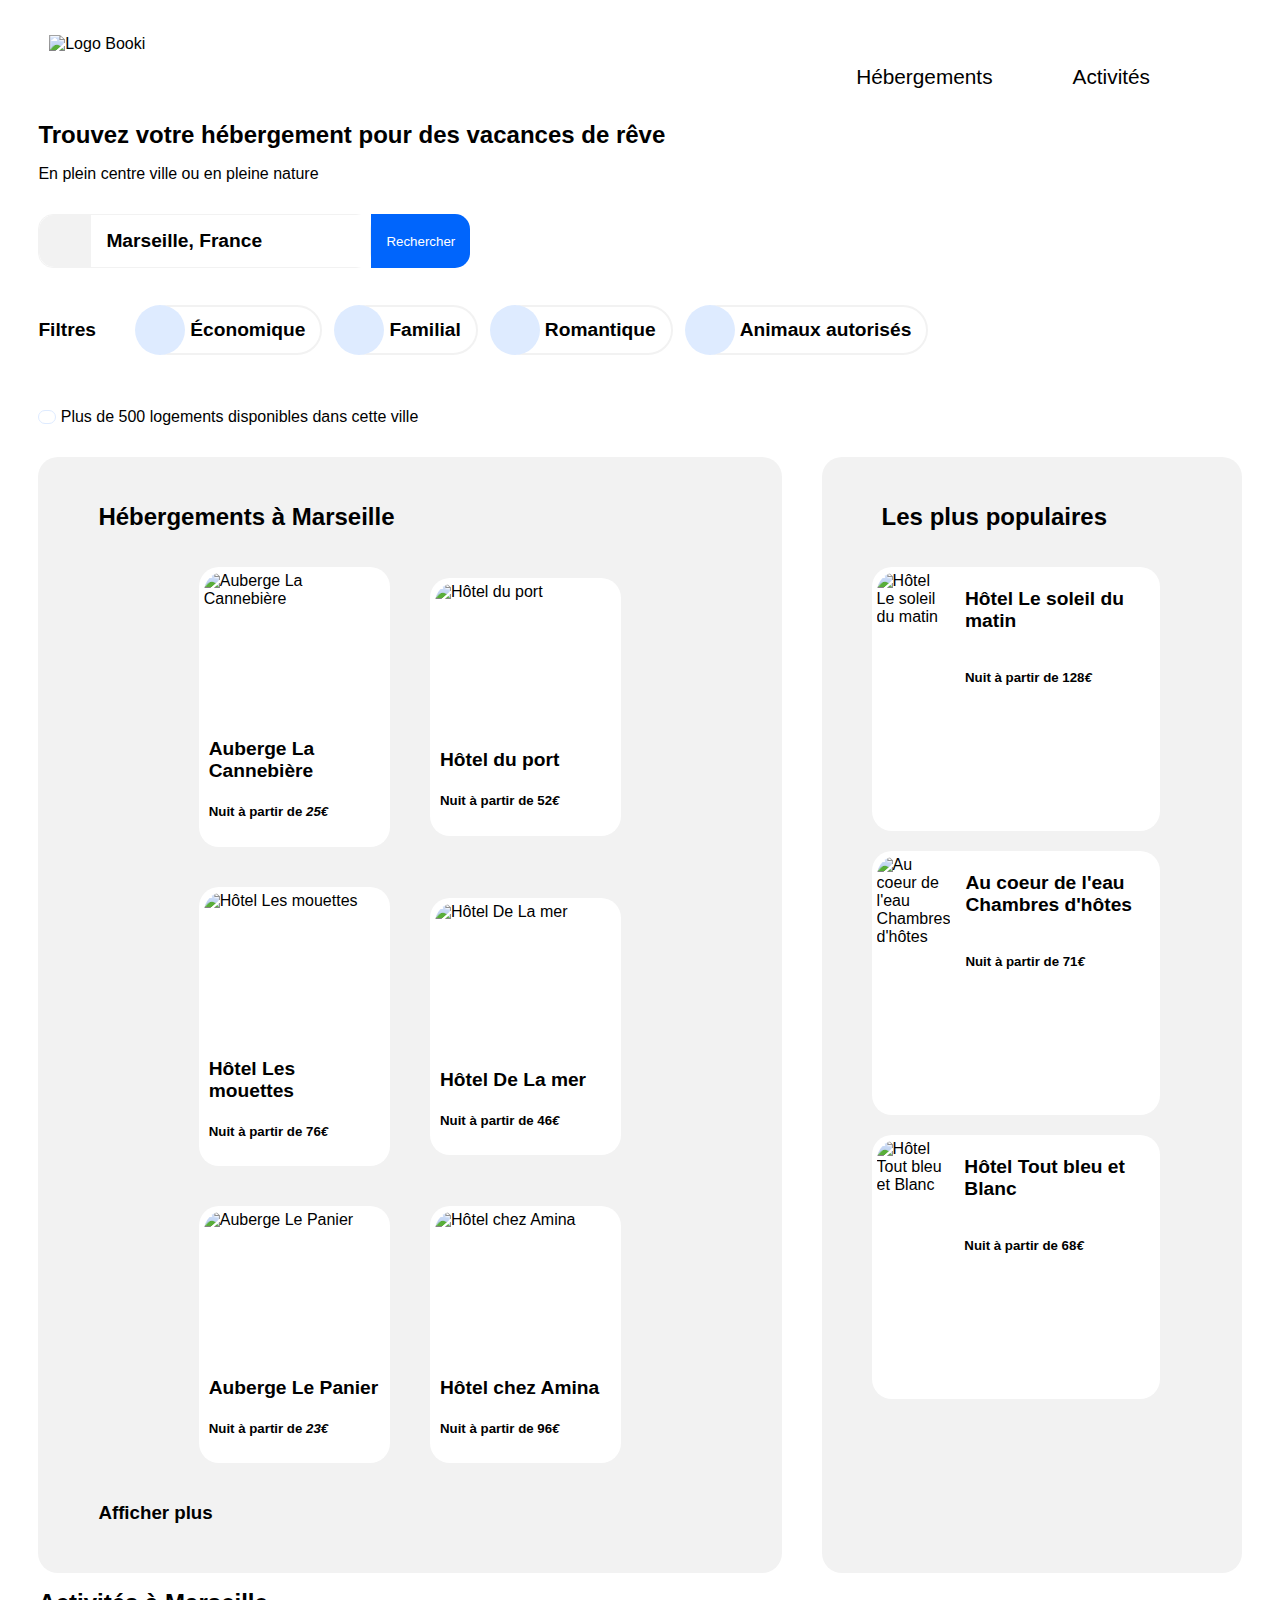
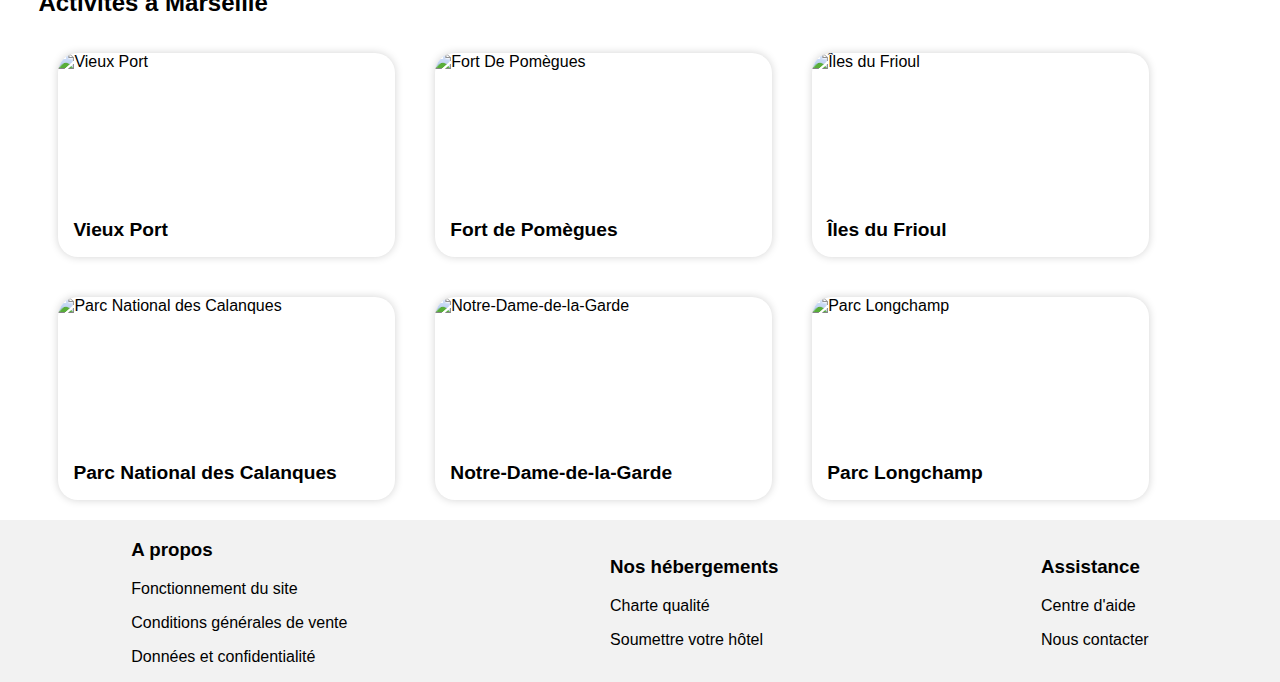
==== index.html @ 7a5cfd9a "Header et Flitres Achevés desktop et mobile" ====
<!DOCTYPE html>
<html lang="fr">
  <head>
    <meta charset="utf-8" />
    <meta name="viewport" content="width=device-width,initial-scale=1" />
    <script
      src="https://kit.fontawesome.com/6e434395f0.js"
      crossorigin="anonymous"
    ></script>
    <link rel="stylesheet" href="normalize.css" />
    <link rel="stylesheet" href="style.css" />
    <link rel="stylesheet" href="phone.css" />
    <title>Booki</title>
  </head>

  <body>
    <!--Entête-->
    <header>
      <!--Logo-->
      <figure class="logo">
        <img class="logo__size" src="img/logo/Booki.png" alt="Logo Booki" />
      </figure>

      <!--Menu-->
      <nav>
        <ul>
          <li><a href="#hebergement">Hébergements</a></li>
          <li><a href="#activity">Activités</a></li>
        </ul>
      </nav>
    </header>

    <!--Main-->
    <main>
      <!--Section de tri-->
      <section>
        <!--Description-->
        <div class="subtitle">
          <h1>Trouvez votre hébergement pour des vacances de rêve</h1>
          <p>En plein centre ville ou en pleine nature</p>
        </div>

        <!--Formulaire de recherche-->
        <form class="search">
          <div class="search__border">
            <i class="fas fa-map-marker-alt point"></i>
            <input
              type="search"
              class="searchinput"
              name="searchinput"
              value="Marseille, France"
            />
          </div>
          <input type="submit" class="searchsend" value="Rechercher" />
          <button type="submit" class="searchsend__littlescreen">
            <i class="fas fa-search searchsend__icon"></i>
          </button>
        </form>

        <!--Filtres-->
        <div class="filtre">
          <h2 class="filtre__h2">Filtres</h2>

          <div class="filtre__withouttitle">
            <div class="filtre__box">
              <a href="#" class="filtre__link">
                <i class="filtre__icon fas fa-money-bill-wave"></i>
                <p>Économique</p>
              </a>
            </div>

            <div class="filtre__box">
              <a href="#" class="filtre__link">
                <i class="filtre__icon fas fa-child"></i>
                <p>Familial</p>
              </a>
            </div>

            <div class="filtre__box">
              <a href="#" class="filtre__link">
                <i class="filtre__icon fas fa-heart"></i>
                <p>Romantique</p>
              </a>
            </div>

            <div class="filtre__box">
              <a href="#" class="filtre__link">
                <i class="filtre__icon fas fa-dog"></i>
                <p>Animaux autorisés</p>
              </a>
            </div>
          </div>
        </div>

        <!--Bulle d'aide-->
        <div class="help">
          <i class="fas fa-info help__icon"></i>
          <p>Plus de 500 logements disponibles dans cette ville</p>
        </div>
      </section>

      <!--Section de logements-->
      <section class="hosting">
        <!--Hebergements-->
        <div id="hebergement" class="hosting__box">
          <h1 class="hosting__text">Hébergements à Marseille</h1>
          <div class="lodging">
            <figure class="lodging__fig">
              <a href="#">
                <img
                  class="lodging__img"
                  src="img/host/4_small/marcus-loke-WQJvWU_HZFo-unsplash.jpg"
                  alt="Auberge La Cannebière"
                />
                <div class="lodging__textbox">
                  <h2>Auberge La Cannebière</h2>
                  <h5>Nuit à partir de <em>25€</em></h5>
                  <i class="fas fa-star"></i><i class="fas fa-star"></i
                  ><i class="fas fa-star"></i><i class="fas fa-star"></i
                  ><i class="fas fa-star"></i>
                </div>
              </a>
            </figure>

            <figure class="lodging__fig">
              <a href="#">
                <img
                  class="lodging__img"
                  src="img/host/4_small/fred-kleber-gTbaxaVLvsg-unsplash.jpg"
                  alt="Hôtel du port"
                />
                <div class="lodging__textbox">
                  <h2>Hôtel du port</h2>
                  <h5>Nuit à partir de 52<em>€</em></h5>
                  <i class="fas fa-star"></i><i class="fas fa-star"></i
                  ><i class="fas fa-star"></i><i class="fas fa-star"></i
                  ><i class="fas fa-star"></i>
                </div>
              </a>
            </figure>

            <figure class="lodging__fig">
              <a href="#">
                <img
                  class="lodging__img"
                  src="img/host/4_small/reisetopia-B8WIgxA_PFU-unsplash.jpg"
                  alt="Hôtel Les mouettes"
                />
                <div class="lodging__textbox">
                  <h2>Hôtel Les mouettes</h2>
                  <h5>Nuit à partir de 76<em>€</em></h5>
                  <i class="fas fa-star"></i><i class="fas fa-star"></i
                  ><i class="fas fa-star"></i><i class="fas fa-star"></i
                  ><i class="fas fa-star icon--grey"></i>
                </div>
              </a>
            </figure>

            <figure class="lodging__fig">
              <a href="#">
                <img
                  class="lodging__img"
                  src="img/host/4_small/annie-spratt-Eg1qcIitAuA-unsplash.jpg"
                  alt="Hôtel De La mer"
                />
                <div class="lodging__textbox">
                  <h2>Hôtel De La mer</h2>
                  <h5>Nuit à partir de 46<em>€</em></h5>
                  <i class="fas fa-star"></i><i class="fas fa-star"></i
                  ><i class="fas fa-star"></i
                  ><i class="fas fa-star icon--grey"></i
                  ><i class="fas fa-star icon--grey"></i>
                </div>
              </a>
            </figure>

            <figure class="lodging__fig">
              <a href="#">
                <img
                  class="lodging__img"
                  src="img/host/4_small/nicate-lee-kT-ZyaiwBe0-unsplash.jpg"
                  alt="Auberge Le Panier"
                />
                <div class="lodging__textbox">
                  <h2>Auberge Le Panier</h2>
                  <h5>Nuit à partir de <em>23€</em></h5>
                  <i class="fas fa-star"></i><i class="fas fa-star"></i
                  ><i class="fas fa-star"></i><i class="fas fa-star"></i
                  ><i class="fas fa-star icon--grey"></i>
                </div>
              </a>
            </figure>

            <figure class="lodging__fig">
              <a href="#">
                <img
                  class="lodging__img"
                  src="img/host/4_small/febrian-zakaria-M6S1WvfW68A-unsplash.jpg"
                  alt="Hôtel chez Amina"
                />
                <div class="lodging__textbox">
                  <h2>Hôtel chez Amina</h2>
                  <h5>Nuit à partir de 96<em>€</em></h5>
                  <i class="fas fa-star"></i><i class="fas fa-star"></i
                  ><i class="fas fa-star"></i><i class="fas fa-star"></i
                  ><i class="fas fa-star"></i>
                </div>
              </a>
            </figure>
          </div>
          <h3><a class="hosting__text" href="#">Afficher plus</a></h3>
        </div>

        <!--Populaires-->
        <aside class="popular">
          <div class="popular__title">
            <h1 class="popular__text">Les plus populaires</h1>
            <i class="fas fa-chart-line"></i>
          </div>

          <div class="popular__box">
            <a href="#">
              <img
                class="popular__box__img"
                src="img/host/4_small/emile-guillemot-Bj_rcSC5XfE-unsplash.jpg"
                alt="Hôtel Le soleil du matin"
              />
              <div class="popular__box__text">
                <h2>Hôtel Le soleil du matin</h2>
                <h5>Nuit à partir de 128<em>€</em></h5>
                <div class="popular__box__stars">
                  <i class="fas fa-star"></i><i class="fas fa-star"></i
                  ><i class="fas fa-star"></i><i class="fas fa-star"></i
                  ><i class="fas fa-star"></i>
                </div>
              </div>
            </a>
          </div>

          <div class="popular__box">
            <a href="#">
              <img
                class="popular__box__img"
                src="img/host/4_small/aw-creative-VGs8z60yT2c-unsplash.jpg"
                alt="Au coeur de l'eau Chambres d'hôtes"
              />
              <div class="popular__box__text">
                <h2>Au coeur de l'eau Chambres d'hôtes</h2>
                <h5>Nuit à partir de 71<em>€</em></h5>
                <div class="popular__box__stars">
                  <i class="fas fa-star"></i><i class="fas fa-star"></i
                  ><i class="fas fa-star"></i><i class="fas fa-star"></i
                  ><i class="fas fa-star icon--grey"></i>
                </div>
              </div>
            </a>
          </div>

          <div class="popular__box">
            <a href="#">
              <img
                class="popular__box__img"
                src="img/host/4_small/febrian-zakaria-sjvU0THccQA-unsplash.jpg"
                alt="Hôtel Tout bleu et Blanc"
              />
              <div class="popular__box__text">
                <h2>Hôtel Tout bleu et Blanc</h2>
                <h5>Nuit à partir de 68<em>€</em></h5>
                <div class="popular__box__stars">
                  <i class="fas fa-star"></i><i class="fas fa-star"></i
                  ><i class="fas fa-star"></i><i class="fas fa-star"></i
                  ><i class="fas fa-star icon--grey"></i>
                </div>
              </div>
            </a>
          </div>
        </aside>
      </section>

      <!--Section Activités-->
      <section id="activity" class="activity">
        <h1>Activités à Marseille</h1>

        <div class="activity__storage">
          <figure class="activity__box activity__box--fat">
            <a href="#">
              <img
                class="activity__img"
                src="img/activities/4_small/reno-laithienne-QUgJhdY5Fyk-unsplash.jpg"
                alt="Vieux Port"
              />
              <h2 class="activity__text">Vieux Port</h2>
            </a>
          </figure>

          <figure class="activity__box">
            <a href="#">
              <img
                class="activity__img"
                src="img/activities/4_small/paul-hermann-QFTrLdQIRhI-unsplash.jpg"
                alt="Fort De Pomègues"
              />
              <h2 class="activity__text">Fort de Pomègues</h2>
            </a>
          </figure>

          <figure class="activity__box">
            <a href="#">
              <img
                class="activity__img"
                src="img/activities/4_small/kevin-hikari-rV_Qd1l-VXg-unsplash.jpg"
                alt="Îles du Frioul"
              />
              <h2 class="activity__text">Îles du Frioul</h2>
            </a>
          </figure>

          <figure class="activity__box activity__box--fat">
            <a href="#">
              <img
                class="activity__img"
                src="img/activities/4_small/kilyan-sockalingum-NR8-cBCN3aI-unsplash.jpg"
                alt="Parc National des Calanques"
              />
              <h2 class="activity__text">Parc National des Calanques</h2>
            </a>
          </figure>

          <figure class="activity__box">
            <a href="#">
              <img
                class="activity__img"
                src="img/activities/4_small/florian-wehde-xW9e8gdotxI-unsplash.jpg"
                alt="Notre-Dame-de-la-Garde"
              />
              <h2 class="activity__text">Notre-Dame-de-la-Garde</h2>
            </a>
          </figure>

          <figure class="activity__box">
            <a href="#">
              <img
                class="activity__img"
                src="img/activities/4_small/lena-paulin-wH2-EJoDcV0-unsplash.jpg"
                alt="Parc Longchamp"
              />
              <h2 class="activity__text">Parc Longchamp</h2>
            </a>
          </figure>
        </div>
      </section>
    </main>

    <!--Pied de page-->
    <footer>
      <!--A propos-->
      <div>
        <h3>A propos</h3>
        <p><a href="#">Fonctionnement du site</a></p>
        <p><a href="#">Conditions générales de vente</a></p>
        <p><a href="#">Données et confidentialité</a></p>
      </div>

      <!--Nos hébergements-->
      <div>
        <h3>Nos hébergements</h3>
        <p><a href="#">Charte qualité</a></p>
        <p><a href="#">Soumettre votre hôtel</a></p>
      </div>

      <!--Assistance-->
      <div>
        <h3>Assistance</h3>
        <p><a href="#">Centre d'aide</a></p>
        <p><a href="#">Nous contacter</a></p>
      </div>
    </footer>
  </body>
</html>
---- style.css ----
*,
*::before,
*::after {
  box-sizing: inherit;
}
:root {
  box-sizing: border-box;
}

/*Police*/
@import url("https://fonts.googleapis.com/css2?family=Raleway:ital,wght@0,100;0,200;0,300;0,400;0,500;0,600;0,700;0,800;0,900;1,100;1,200;1,300;1,400;1,500;1,600;1,700;1,800;1,900&display=swap");

/* Main */
body {
  background: white;
  font-family: "Raleway", sans-serif;
  color: black;
  width: auto;
  margin: auto;
}

h1 {
  font-size: 1.5em;
  font-weight: bold;
}

h2 {
  font-size: 1.2em;
  font-weight: bold;
}

/*Entête*/
header {
  display: flex;
  justify-content: space-between;
  align-items: flex-start;
  margin-right: 50px;
  padding-top: 19px;
}

.logo {
  display: flex;
  align-content: center;
  width: 150px;
  margin-left: 4%;
}

/*Nav*/
nav {
  padding-top: 30px;
}
nav ul {
  list-style-type: none;
  display: flex;
  align-content: center;
}

nav li {
  margin-right: 80px;
}

nav a {
  font-size: 1.3em;
  padding-top: 61px;
  text-decoration: none;
  color: black;
}

nav a:hover {
  color: #0065fc;
  border-top: 3px solid #0065fc;
}

/*Sections*/
section {
  display: flex;
  flex-direction: column;
  margin: auto 3% auto 3%;
}

/*search form*/
.search,
.filtre,
.help {
  margin-top: 15px;
  margin-bottom: 15px;
}

.search {
  display: flex;
  flex-direction: row;
  align-items: stretch;
}

.search__border {
  display: flex;
  border: #f2f2f2 1px solid;
  border-radius: 15px;
}

.searchinput,
.searchsend {
  display: flex;
  padding-top: 15px;
  padding-bottom: 15px;
  justify-content: center;
}

.point {
  width: 52px;
  height: 52px;
  background-color: #f2f2f2;
  border-top-left-radius: 15px;
  border-bottom-left-radius: 15px;
  display: flex;
  align-items: center;
  justify-content: center;
}

.searchinput {
  border: none;
  font-weight: bold;
  font-size: 1.2em;
  padding-inline-start: 15px;
}

.searchsend {
  padding: 0 15px;
  border: none;
  border-top-right-radius: 15px;
  border-bottom-right-radius: 15px;
  background-color: #0065fc;
  color: white;
  font-weight: 500;
}

.searchsend__littlescreen, .searchsend__icon {
  display: none;
}

/*Filtres*/
.filtre {
  max-width: 900px;
  display: flex;
  flex-wrap: wrap;
  justify-content: space-between;
  align-items: center;
}

.filtre__h2 {
  margin-right: 10px;
}

.filtre__box:hover {
  border-color: silver;
  color: #0065fc;
}

.filtre__box a {
  color: inherit;
}

.filtre__box {
  display: flex;
  height: 50px;
  border: #f2f2f2 2px solid;
  border-radius: 60px;
  margin: 7px 10px;
}

.filtre__withouttitle {
  display: flex;
  flex-wrap: wrap;
}

.filtre__link {
  display: flex;
  align-items: center;
  margin-right: 15px;

  text-decoration: none;
  color: black;
  font-size: 1.2em;
  font-weight: bold;
}

.filtre__box i {
  display: flex;
  align-items: center;
  justify-content: center;
  color: #0065fc;
  border-radius: 60px;
  background-color: #deebff;
  width: 50px;
  height: 50px;
  margin: -10px;
}

.filtre__box p {
  display: flex;
  padding-left: 15px;
}

/*Bulle d'aide*/
.help {
  display: flex;
  flex-wrap: nowrap;
  align-items: center;
}

.help__icon {
  margin-right: 5px;
  padding: 0.6em 0.8em;
  text-align: center;

  color: #0065fc;
  border: 1px #deebff solid;
  border-radius: 60px;
  font-size: 0.6em;
}

/*Hosting*/
.hosting {
  display: flex;
  flex-direction: row;
  flex-wrap: wrap-reverse;
  align-items: stretch;
  justify-content: space-between;
  gap: 40px;
}

.hosting__box {
  border-radius: 20px;
  background-color: #f2f2f2;
  padding: 30px;
  width: 420px;
  min-width: 420px;

  display: flex;
  flex-direction: column;
  flex-wrap: nowrap;
  flex-grow: 1;
}

.hosting__text,
.popular__text {
  padding-left: 30px;
}

.popular {
  border-radius: 20px;
  background-color: #f2f2f2;
  padding: 30px;
  width: 420px;
}

.popular__title {
  display: flex;
  justify-content: space-between;
  align-items: center;
  flex-wrap: nowrap;
  flex-direction: row;
}

.lodging {
  display: flex;
  flex-direction: row;
  flex-wrap: wrap;
  align-items: center;
  justify-content: center;
}

.hosting a,
.activity a {
  text-decoration: none;
  color: black;
  width: 100%;
}

.hosting i {
  color: #0065fc;
}

.hosting .icon--grey {
  color: #deebff;
}

.popular__title i {
  font-size: 1.2em;
  color: black;
}

.hosting img,
.activity img {
  width: 100%;
  height: 150px;
  border-top-left-radius: 20px;
  border-top-right-radius: 20px;
}

/*Box*/

.lodging__fig,
.activity__box,
.popular__box {
  display: flex;
  width: 28%;
  margin: 20px;
  padding: 5px;
  background-color: white;
  justify-content: flex-start;
  align-content: center;
  border-radius: 20px;
}

.popular__box {
  width: 80%;
  height: 25%;
}

.popular__box a {
  display: flex;
}

.popular__box img {
  display: flex;
  object-fit: cover;
  width: 30%;
  height: 100%;
  margin-right: 0px;

  border-top-left-radius: 20px;
  border-bottom-left-radius: 20px;
  border-top-right-radius: 0px;
}

.popular__box__text {
  display: flex;
  flex-direction: column;
  margin-left: 15px;
}

.popular__box__stars {
  display: flex;
  flex-direction: row;
}

.lodging__img,
.activity__img {
  display: flex;
  object-fit: cover;
  width: 100%;
}

.lodging__textbox {
  padding-left: 5px;
}

/*Activités*/

.activity__storage {
  display: flex;
  flex-wrap: wrap;
}

.activity__box {
  box-shadow: 0px 0px 8px 0px #d3d3d3;
  padding: 0;
}

.activity__box--fat {
  height: 100%;
}

.activity__text {
  margin-left: 15px;
}

/*Footer*/
footer {
  display: flex;
  background-color: #f2f2f2;
  align-content: space-around;
  align-items: center;
  justify-content: space-around;
  flex-wrap: wrap;
  flex-direction: row;
}

footer a {
  text-decoration: none;
  color: black;
}
---- phone.css ----
/*Petits écrans*/
@media all and (max-width: 768px) {
  /*Global*/
  main {
    margin: 5%;
  }

  section {
    margin: 0;
  }

  /*Changement header*/
  header {
    flex-direction: column;
    width: 100%;
  }

  .logo {
    width: 100%;
    justify-content: center;
  }

  .logo__size {
    width: 80px;
  }

  /*Changement Nav*/
  nav ul {
    width: 100%;
    display: flex;
    justify-content: center;
  }

  nav {
    padding-top: 0px;
    padding-bottom: 5px;
    width: 100%;

    border-bottom: 3px solid silver;
  }

  nav a {
    padding-bottom: 13px;
  }

  nav a:hover {
    color: #0065fc;
    border-bottom: 3px solid #0065fc;
    border-top: none;
  }

  /*Search*/
  .searchsend {
    display: none;
  }

  .searchsend__littlescreen,
  .searchsend__icon {
    display: flex;
  }

  .searchsend__littlescreen {
    width: 50px;
    height: 50px;
    border: none;
    border-radius: 15px;
    background-color: #0065fc;
    color: white;

    display: flex;
    align-items: center;
    justify-content: center;
  }

  .searchsend__icon {
    width: 20px;
    height: 20px;
    display: flex;
    justify-content: center;
    align-items: center;
  }

  /*Filtres*/
  .filtre {
    flex-direction: column;
    align-items: flex-start;
  }

  .filtre__withouttitle {
      display: flex;
      flex-wrap: wrap;
  }
}
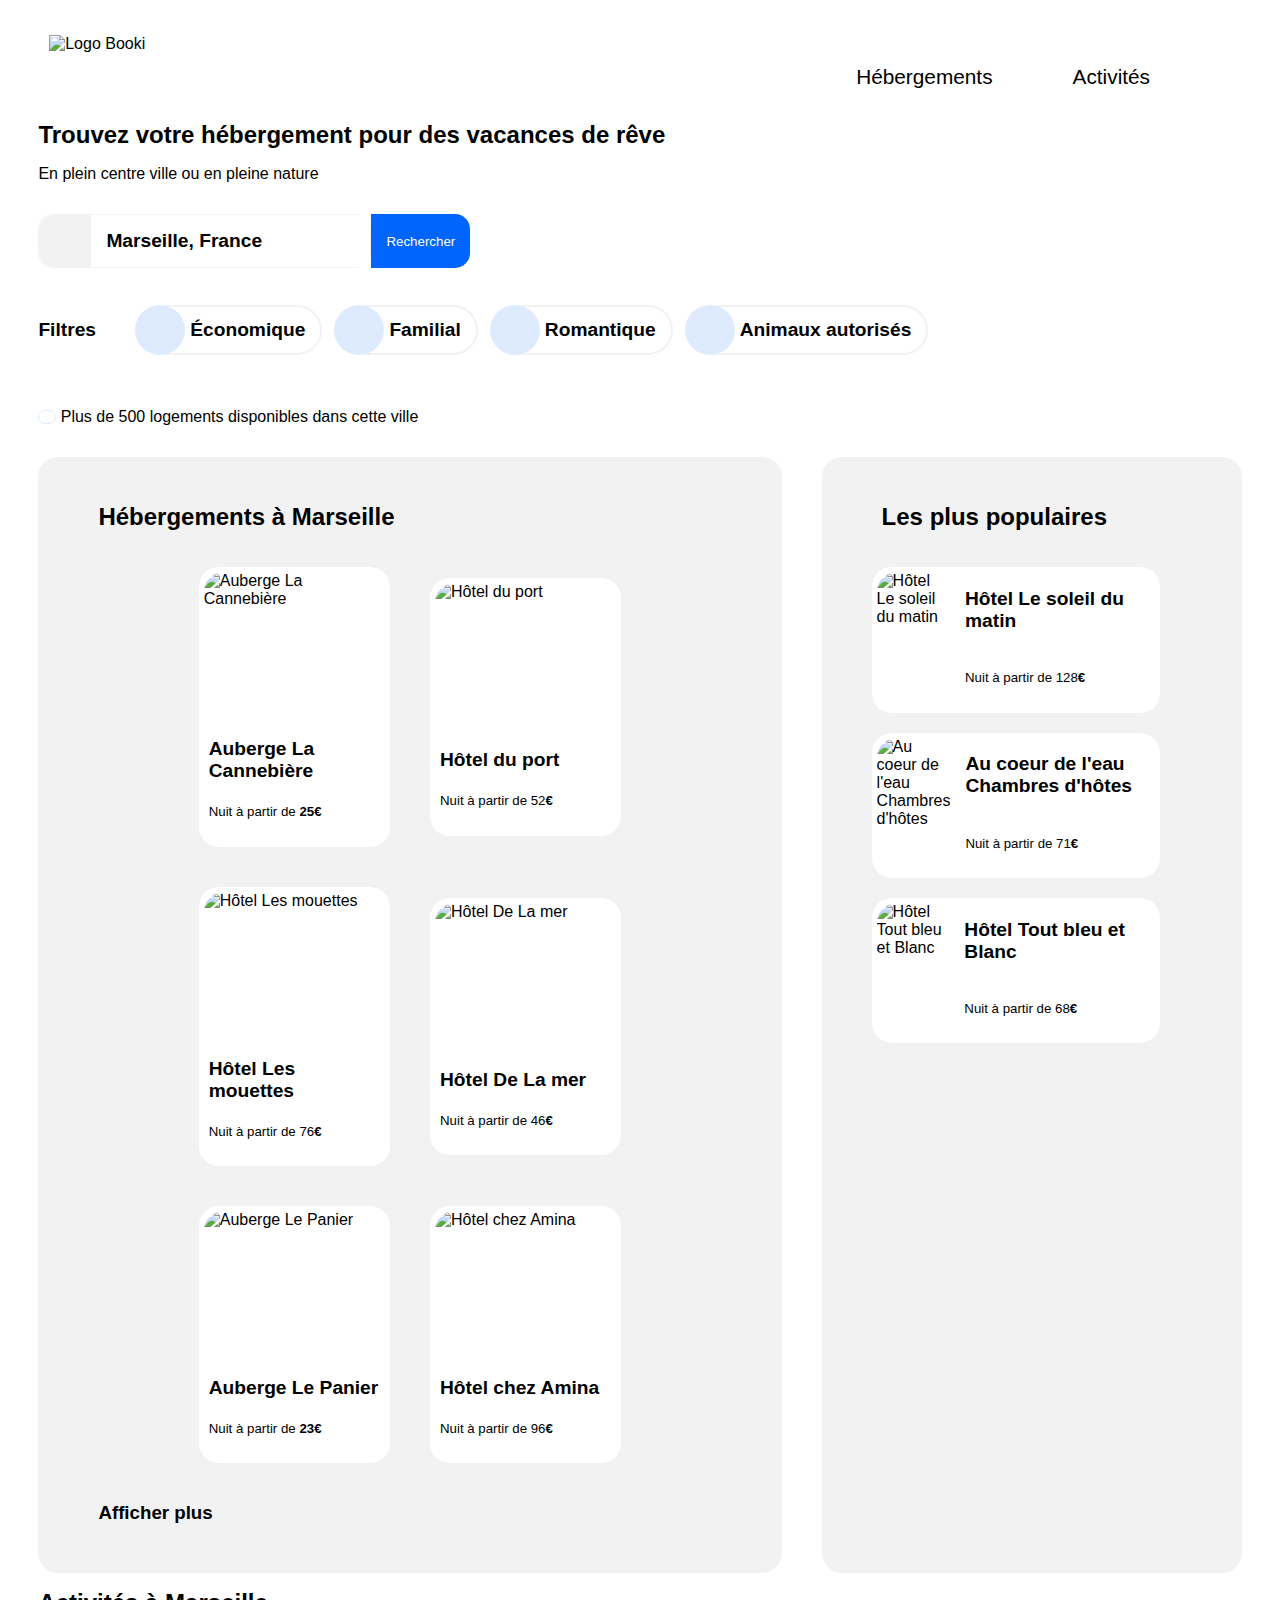
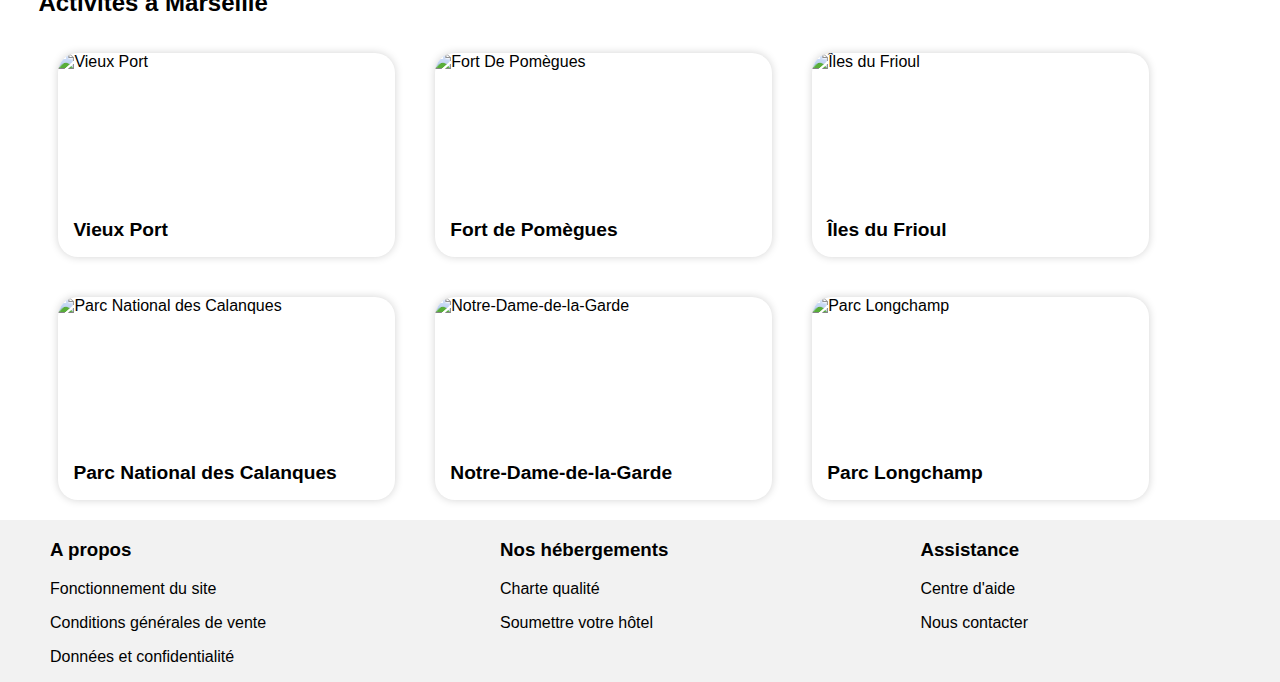
==== commit 80b9f5ee: "Cloture version mobile + nouveau footer" ====
--- a/index.html
+++ b/index.html
@@ -24,8 +24,10 @@
       <!--Menu-->
       <nav>
         <ul>
-          <li><a href="#hebergement">Hébergements</a></li>
-          <li><a href="#activity">Activités</a></li>
+          <li>
+            <a class="nav__hebergement" href="#hebergement">Hébergements</a>
+          </li>
+          <li><a class="nav__activity" href="#activity">Activités</a></li>
         </ul>
       </nav>
     </header>
@@ -33,7 +35,7 @@
     <!--Main-->
     <main>
       <!--Section de tri-->
-      <section>
+      <section class="tri">
         <!--Description-->
         <div class="subtitle">
           <h1>Trouvez votre hébergement pour des vacances de rêve</h1>
@@ -218,61 +220,63 @@
             <i class="fas fa-chart-line"></i>
           </div>
 
-          <div class="popular__box">
-            <a href="#">
-              <img
-                class="popular__box__img"
-                src="img/host/4_small/emile-guillemot-Bj_rcSC5XfE-unsplash.jpg"
-                alt="Hôtel Le soleil du matin"
-              />
-              <div class="popular__box__text">
-                <h2>Hôtel Le soleil du matin</h2>
-                <h5>Nuit à partir de 128<em>€</em></h5>
-                <div class="popular__box__stars">
-                  <i class="fas fa-star"></i><i class="fas fa-star"></i
-                  ><i class="fas fa-star"></i><i class="fas fa-star"></i
-                  ><i class="fas fa-star"></i>
-                </div>
-              </div>
-            </a>
-          </div>
-
-          <div class="popular__box">
-            <a href="#">
-              <img
-                class="popular__box__img"
-                src="img/host/4_small/aw-creative-VGs8z60yT2c-unsplash.jpg"
-                alt="Au coeur de l'eau Chambres d'hôtes"
-              />
-              <div class="popular__box__text">
-                <h2>Au coeur de l'eau Chambres d'hôtes</h2>
-                <h5>Nuit à partir de 71<em>€</em></h5>
-                <div class="popular__box__stars">
-                  <i class="fas fa-star"></i><i class="fas fa-star"></i
-                  ><i class="fas fa-star"></i><i class="fas fa-star"></i
-                  ><i class="fas fa-star icon--grey"></i>
-                </div>
-              </div>
-            </a>
-          </div>
-
-          <div class="popular__box">
-            <a href="#">
-              <img
-                class="popular__box__img"
-                src="img/host/4_small/febrian-zakaria-sjvU0THccQA-unsplash.jpg"
-                alt="Hôtel Tout bleu et Blanc"
-              />
-              <div class="popular__box__text">
-                <h2>Hôtel Tout bleu et Blanc</h2>
-                <h5>Nuit à partir de 68<em>€</em></h5>
-                <div class="popular__box__stars">
-                  <i class="fas fa-star"></i><i class="fas fa-star"></i
-                  ><i class="fas fa-star"></i><i class="fas fa-star"></i
-                  ><i class="fas fa-star icon--grey"></i>
-                </div>
-              </div>
-            </a>
+          <div class="popular__storage">
+            <div class="popular__box">
+              <a href="#">
+                <img
+                  class="popular__box__img"
+                  src="img/host/4_small/emile-guillemot-Bj_rcSC5XfE-unsplash.jpg"
+                  alt="Hôtel Le soleil du matin"
+                />
+                <div class="popular__box__text">
+                  <h2>Hôtel Le soleil du matin</h2>
+                  <h5>Nuit à partir de 128<em>€</em></h5>
+                  <div class="popular__box__stars">
+                    <i class="fas fa-star"></i><i class="fas fa-star"></i
+                    ><i class="fas fa-star"></i><i class="fas fa-star"></i
+                    ><i class="fas fa-star"></i>
+                  </div>
+                </div>
+              </a>
+            </div>
+
+            <div class="popular__box">
+              <a href="#">
+                <img
+                  class="popular__box__img"
+                  src="img/host/4_small/aw-creative-VGs8z60yT2c-unsplash.jpg"
+                  alt="Au coeur de l'eau Chambres d'hôtes"
+                />
+                <div class="popular__box__text">
+                  <h2>Au coeur de l'eau Chambres d'hôtes</h2>
+                  <h5>Nuit à partir de 71<em>€</em></h5>
+                  <div class="popular__box__stars">
+                    <i class="fas fa-star"></i><i class="fas fa-star"></i
+                    ><i class="fas fa-star"></i><i class="fas fa-star"></i
+                    ><i class="fas fa-star icon--grey"></i>
+                  </div>
+                </div>
+              </a>
+            </div>
+
+            <div class="popular__box">
+              <a href="#">
+                <img
+                  class="popular__box__img"
+                  src="img/host/4_small/febrian-zakaria-sjvU0THccQA-unsplash.jpg"
+                  alt="Hôtel Tout bleu et Blanc"
+                />
+                <div class="popular__box__text">
+                  <h2>Hôtel Tout bleu et Blanc</h2>
+                  <h5>Nuit à partir de 68<em>€</em></h5>
+                  <div class="popular__box__stars">
+                    <i class="fas fa-star"></i><i class="fas fa-star"></i
+                    ><i class="fas fa-star"></i><i class="fas fa-star"></i
+                    ><i class="fas fa-star icon--grey"></i>
+                  </div>
+                </div>
+              </a>
+            </div>
           </div>
         </aside>
       </section>
@@ -354,7 +358,7 @@
     <!--Pied de page-->
     <footer>
       <!--A propos-->
-      <div>
+      <div class="footer__box">
         <h3>A propos</h3>
         <p><a href="#">Fonctionnement du site</a></p>
         <p><a href="#">Conditions générales de vente</a></p>
@@ -362,14 +366,14 @@
       </div>
 
       <!--Nos hébergements-->
-      <div>
+      <div class="footer__box">
         <h3>Nos hébergements</h3>
         <p><a href="#">Charte qualité</a></p>
         <p><a href="#">Soumettre votre hôtel</a></p>
       </div>
 
       <!--Assistance-->
-      <div>
+      <div class="footer__box">
         <h3>Assistance</h3>
         <p><a href="#">Centre d'aide</a></p>
         <p><a href="#">Nous contacter</a></p>
--- a/style.css
+++ b/style.css
@@ -7,6 +7,10 @@
   box-sizing: border-box;
 }
 
+/**, *::before, *::after {
+  outline: 1px red solid
+}*/
+
 /*Police*/
 @import url("https://fonts.googleapis.com/css2?family=Raleway:ital,wght@0,100;0,200;0,300;0,400;0,500;0,600;0,700;0,800;0,900;1,100;1,200;1,300;1,400;1,500;1,600;1,700;1,800;1,900&display=swap");
 
@@ -29,6 +33,15 @@
   font-weight: bold;
 }
 
+h5 {
+  font-weight: lighter;
+}
+
+em {
+  font-weight: bold;
+  font-style: normal;
+}
+
 /*Entête*/
 header {
   display: flex;
@@ -61,7 +74,7 @@
 
 nav a {
   font-size: 1.3em;
-  padding-top: 61px;
+  padding-top: 62px;
   text-decoration: none;
   color: black;
 }
@@ -380,14 +393,17 @@
 footer {
   display: flex;
   background-color: #f2f2f2;
-  align-content: space-around;
-  align-items: center;
-  justify-content: space-around;
+  justify-content: flex-start;
   flex-wrap: wrap;
-  flex-direction: row;
+  padding-left: 50px;
 }
 
 footer a {
   text-decoration: none;
   color: black;
 }
+
+.footer__box {
+  max-width: 450px;
+  flex-grow: 1;
+}
--- a/phone.css
+++ b/phone.css
@@ -1,7 +1,7 @@
 /*Petits écrans*/
 @media all and (max-width: 768px) {
   /*Global*/
-  main {
+  .tri {
     margin: 5%;
   }
 
@@ -18,10 +18,13 @@
   .logo {
     width: 100%;
     justify-content: center;
+    margin: 0;
   }
 
   .logo__size {
-    width: 80px;
+    width: 120px;
+    padding-left: 40px;
+    margin-bottom: 40px;
   }
 
   /*Changement Nav*/
@@ -29,18 +32,30 @@
     width: 100%;
     display: flex;
     justify-content: center;
+    padding: 0;
+    margin: 0;
+  }
+
+  nav li {
+    margin: 0;
+    flex-grow: 1;
+    width: 50%;
   }
 
   nav {
+    justify-content: space-between;
     padding-top: 0px;
-    padding-bottom: 5px;
-    width: 100%;
+    width: 100%;
+  }
+
+  nav a {
+    padding-bottom: 20px;
+    padding-top: 0;
+    width: 100%;
+    display: flex;
+    justify-content: center;
 
     border-bottom: 3px solid silver;
-  }
-
-  nav a {
-    padding-bottom: 13px;
   }
 
   nav a:hover {
@@ -50,6 +65,14 @@
   }
 
   /*Search*/
+  .search {
+    justify-content: center;
+  }
+
+  .searchinput {
+    width: 200px;
+  }
+
   .searchsend {
     display: none;
   }
@@ -87,7 +110,112 @@
   }
 
   .filtre__withouttitle {
-      display: flex;
-      flex-wrap: wrap;
+    display: flex;
+    flex-wrap: wrap;
+  }
+
+  .filtre__box {
+    margin: 7px 5px;
+  }
+
+  /*Popular*/
+  .popular {
+    width: 100%;
+    border-radius: 0;
+    padding: 0;
+  }
+
+  .popular__storage {
+    display: flex;
+    flex-direction: column;
+    align-items: center;
+  }
+
+  .popular__title {
+    padding-right: 20px;
+  }
+
+  .popular__box {
+    width: 325px;
+    height: 150px;
+  }
+
+  .popular__box img {
+    width: 125px;
+  }
+
+  .popular__box__text h5,
+  .popular__box__text h2,
+  .lodging__textbox h5,
+  .lodging__textbox h2 {
+    margin: 5px 0;
+  }
+
+  .popular__box__text .popular__box__stars {
+    align-items: flex-end;
+    padding-top: 35px;
+  }
+
+  /*Hosting*/
+  .hosting {
+    flex-direction: column-reverse;
+    align-content: center;
+  }
+
+  .hosting__box {
+    width: auto;
+    min-width: 0;
+    background-color: white;
+    padding: 0;
+  }
+
+  .lodging {
+    flex-direction: column;
+  }
+
+  .lodging img {
+    height: 60%;
+  }
+
+  .lodging__fig {
+    width: 325px;
+    height: 200px;
+    box-shadow: 0px 0px 8px 0px #d3d3d3;
+  }
+
+  .lodging__textbox {
+    padding-bottom: 5px;
+  }
+
+  /*Activity*/
+  .activity h1 {
+    margin: 15px 20px;
+  }
+
+  .activity__storage {
+    flex-direction: column;
+  }
+
+  .activity__box {
+    width: 325px;
+    height: 200px;
+    align-content: center;
+  }
+
+  .activity img {
+    height: 70%;
+  }
+
+  .activity__text {
+    display: flex;
+    align-items: center;
+    font-size: 1em;
+    height: 40px;
+    padding-left: 5px;
+  }
+
+  /*Footer*/
+  footer {
+    flex-direction: column;
   }
 }
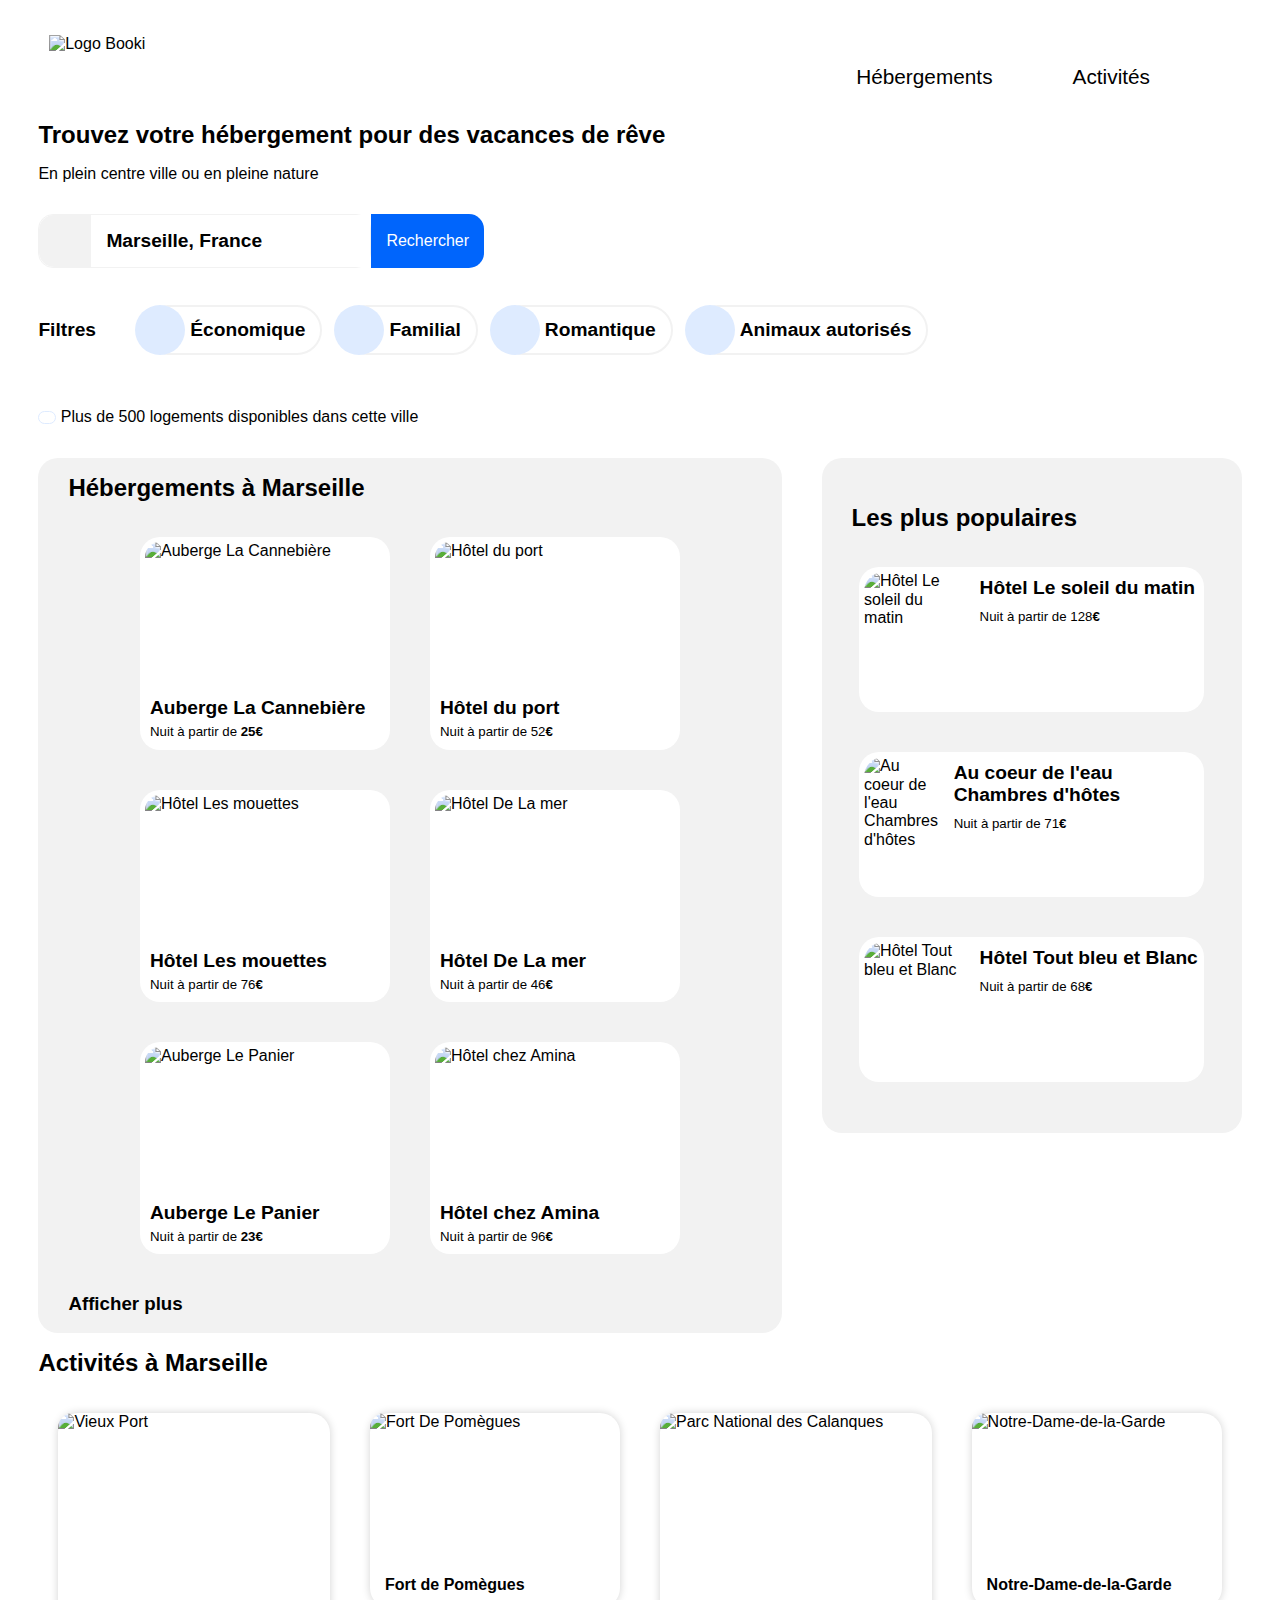
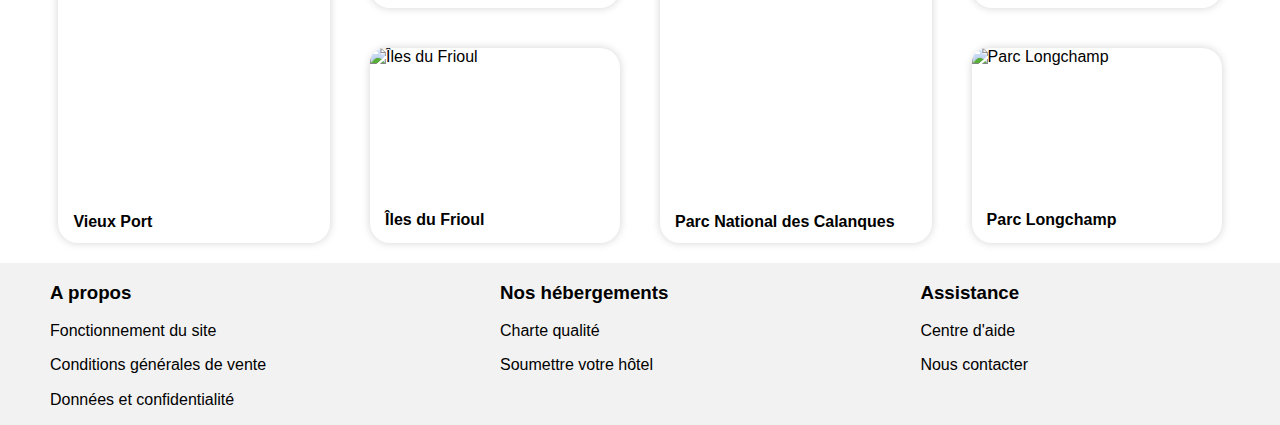
==== commit 69751523: "Ajout dossier CSS" ====
--- a/index.html
+++ b/index.html
@@ -7,9 +7,9 @@
       src="https://kit.fontawesome.com/6e434395f0.js"
       crossorigin="anonymous"
     ></script>
-    <link rel="stylesheet" href="normalize.css" />
-    <link rel="stylesheet" href="style.css" />
-    <link rel="stylesheet" href="phone.css" />
+    <link rel="stylesheet" href="CSS/normalize.css" />
+    <link rel="stylesheet" href="CSS/style.css" />
+    <link rel="stylesheet" href="CSS/phone.css" />
     <title>Booki</title>
   </head>
 
@@ -119,7 +119,7 @@
                   <h5>Nuit à partir de <em>25€</em></h5>
                   <i class="fas fa-star"></i><i class="fas fa-star"></i
                   ><i class="fas fa-star"></i><i class="fas fa-star"></i
-                  ><i class="fas fa-star"></i>
+                  ><i class="fas fa-star icon--grey"></i>
                 </div>
               </a>
             </figure>
@@ -296,28 +296,30 @@
               <h2 class="activity__text">Vieux Port</h2>
             </a>
           </figure>
-
-          <figure class="activity__box">
-            <a href="#">
-              <img
-                class="activity__img"
-                src="img/activities/4_small/paul-hermann-QFTrLdQIRhI-unsplash.jpg"
-                alt="Fort De Pomègues"
-              />
-              <h2 class="activity__text">Fort de Pomègues</h2>
-            </a>
-          </figure>
-
-          <figure class="activity__box">
-            <a href="#">
-              <img
-                class="activity__img"
-                src="img/activities/4_small/kevin-hikari-rV_Qd1l-VXg-unsplash.jpg"
-                alt="Îles du Frioul"
-              />
-              <h2 class="activity__text">Îles du Frioul</h2>
-            </a>
-          </figure>
+          
+          <div class="activity__group">
+            <figure class="activity__box">
+              <a href="#">
+                <img
+                  class="activity__img"
+                  src="img/activities/4_small/paul-hermann-QFTrLdQIRhI-unsplash.jpg"
+                  alt="Fort De Pomègues"
+                />
+                <h2 class="activity__text">Fort de Pomègues</h2>
+              </a>
+            </figure>
+
+            <figure class="activity__box">
+              <a href="#">
+                <img
+                  class="activity__img"
+                  src="img/activities/4_small/kevin-hikari-rV_Qd1l-VXg-unsplash.jpg"
+                  alt="Îles du Frioul"
+                />
+                <h2 class="activity__text">Îles du Frioul</h2>
+              </a>
+            </figure>
+          </div>
 
           <figure class="activity__box activity__box--fat">
             <a href="#">
@@ -330,27 +332,29 @@
             </a>
           </figure>
 
-          <figure class="activity__box">
-            <a href="#">
-              <img
-                class="activity__img"
-                src="img/activities/4_small/florian-wehde-xW9e8gdotxI-unsplash.jpg"
-                alt="Notre-Dame-de-la-Garde"
-              />
-              <h2 class="activity__text">Notre-Dame-de-la-Garde</h2>
-            </a>
-          </figure>
-
-          <figure class="activity__box">
-            <a href="#">
-              <img
-                class="activity__img"
-                src="img/activities/4_small/lena-paulin-wH2-EJoDcV0-unsplash.jpg"
-                alt="Parc Longchamp"
-              />
-              <h2 class="activity__text">Parc Longchamp</h2>
-            </a>
-          </figure>
+          <div class="activity__group">
+            <figure class="activity__box">
+              <a href="#">
+                <img
+                  class="activity__img"
+                  src="img/activities/4_small/florian-wehde-xW9e8gdotxI-unsplash.jpg"
+                  alt="Notre-Dame-de-la-Garde"
+                />
+                <h2 class="activity__text">Notre-Dame-de-la-Garde</h2>
+              </a>
+            </figure>
+
+            <figure class="activity__box">
+              <a href="#">
+                <img
+                  class="activity__img"
+                  src="img/activities/4_small/lena-paulin-wH2-EJoDcV0-unsplash.jpg"
+                  alt="Parc Longchamp"
+                />
+                <h2 class="activity__text">Parc Longchamp</h2>
+              </a>
+            </figure>
+          </div>
         </div>
       </section>
     </main>
--- a/CSS/style.css
+++ b/CSS/style.css
@@ -0,0 +1,449 @@
+*,
+*::before,
+*::after {
+  box-sizing: inherit;
+}
+:root {
+  box-sizing: border-box;
+}
+
+/**, *::before, *::after {
+  outline: 1px red solid
+}*/
+
+/*Police*/
+@import url("https://fonts.googleapis.com/css2?family=Raleway:ital,wght@0,100;0,200;0,300;0,400;0,500;0,600;0,700;0,800;0,900;1,100;1,200;1,300;1,400;1,500;1,600;1,700;1,800;1,900&display=swap");
+
+/* Main */
+body {
+  background: white;
+  font-family: "Raleway", sans-serif;
+  color: black;
+  width: auto;
+  margin: auto;
+}
+
+h1 {
+  font-size: 1.5em;
+  font-weight: bold;
+}
+
+h2 {
+  font-size: 1.2em;
+  font-weight: bold;
+}
+
+h5 {
+  font-weight: lighter;
+}
+
+em {
+  font-weight: bold;
+  font-style: normal;
+}
+
+/*Entête*/
+header {
+  display: flex;
+  justify-content: space-between;
+  align-items: flex-start;
+  margin-right: 50px;
+  padding-top: 19px;
+}
+
+.logo {
+  display: flex;
+  align-content: center;
+  width: 150px;
+  margin-left: 4%;
+}
+
+/*Nav*/
+nav {
+  padding-top: 30px;
+}
+nav ul {
+  list-style-type: none;
+  display: flex;
+  align-content: center;
+}
+
+nav li {
+  margin-right: 80px;
+}
+
+nav a {
+  font-size: 1.3em;
+  padding-top: 62px;
+  text-decoration: none;
+  color: black;
+}
+
+nav a:hover {
+  color: #0065fc;
+  border-top: 3px solid #0065fc;
+}
+
+/*Sections*/
+section {
+  display: flex;
+  flex-direction: column;
+  margin: auto 3% auto 3%;
+}
+
+/*search form*/
+.search,
+.filtre,
+.help {
+  margin-top: 15px;
+  margin-bottom: 15px;
+}
+
+.search {
+  display: flex;
+  flex-direction: row;
+  align-items: stretch;
+}
+
+.search__border {
+  display: flex;
+  border: #f2f2f2 1px solid;
+  border-radius: 15px;
+}
+
+.searchinput,
+.searchsend {
+  display: flex;
+  padding-top: 15px;
+  padding-bottom: 15px;
+  justify-content: center;
+}
+
+.point {
+  width: 52px;
+  height: 52px;
+  background-color: #f2f2f2;
+  border-top-left-radius: 15px;
+  border-bottom-left-radius: 15px;
+  display: flex;
+  align-items: center;
+  justify-content: center;
+}
+
+.searchinput {
+  border: none;
+  font-weight: bold;
+  font-size: 1.2em;
+  padding-inline-start: 15px;
+}
+
+.searchsend {
+  padding: 0 15px;
+  border: none;
+  border-top-right-radius: 15px;
+  border-bottom-right-radius: 15px;
+  background-color: #0065fc;
+  color: white;
+  font-weight: 500;
+}
+
+.searchsend__littlescreen,
+.searchsend__icon {
+  display: none;
+}
+
+/*Filtres*/
+.filtre {
+  max-width: 900px;
+  display: flex;
+  flex-wrap: wrap;
+  justify-content: space-between;
+  align-items: center;
+}
+
+.filtre__h2 {
+  margin-right: 10px;
+}
+
+.filtre__box:hover {
+  border-color: silver;
+  color: #0065fc;
+}
+
+.filtre__box a {
+  color: inherit;
+}
+
+.filtre__box {
+  display: flex;
+  height: 50px;
+  border: #f2f2f2 2px solid;
+  border-radius: 60px;
+  margin: 7px 10px;
+}
+
+.filtre__withouttitle {
+  display: flex;
+  flex-wrap: wrap;
+}
+
+.filtre__link {
+  display: flex;
+  align-items: center;
+  margin-right: 15px;
+
+  text-decoration: none;
+  color: black;
+  font-size: 1.2em;
+  font-weight: bold;
+}
+
+.filtre__box i {
+  display: flex;
+  align-items: center;
+  justify-content: center;
+  color: #0065fc;
+  border-radius: 60px;
+  background-color: #deebff;
+  width: 50px;
+  height: 50px;
+  margin: -10px;
+}
+
+.filtre__box p {
+  display: flex;
+  padding-left: 15px;
+}
+
+/*Bulle d'aide*/
+.help {
+  display: flex;
+  flex-wrap: nowrap;
+  align-items: center;
+}
+
+.help__icon {
+  margin-right: 5px;
+  padding: 0.6em 0.8em;
+  text-align: center;
+
+  color: #0065fc;
+  border: 1px #deebff solid;
+  border-radius: 60px;
+  font-size: 0.6em;
+}
+
+/*Hosting*/
+.hosting {
+  display: flex;
+  flex-direction: row;
+  flex-wrap: wrap-reverse;
+  align-items: flex-end;
+  justify-content: center;
+  gap: 40px;
+}
+
+.hosting__box {
+  border-radius: 20px;
+  background-color: #f2f2f2;
+  width: 420px;
+  min-width: 420px;
+  min-height: 675px;
+
+  display: flex;
+  flex-direction: column;
+  flex-wrap: nowrap;
+  flex-grow: 1;
+}
+
+.hosting__text,
+.popular__text {
+  padding-left: 30px;
+}
+
+.popular {
+  border-radius: 20px;
+  background-color: #f2f2f2;
+  padding: 30px;
+  width: 420px;
+  height: 675px;
+}
+
+.popular__storage {
+  display: flex;
+  height: 100%;
+  flex-direction: column;
+  align-items: center;
+}
+
+.popular__title {
+  display: flex;
+  justify-content: space-between;
+  align-items: center;
+  flex-wrap: nowrap;
+  flex-direction: row;
+}
+
+.popular__title h1 {
+  padding: 0;
+}
+
+.lodging {
+  display: flex;
+  flex-direction: row;
+  flex-wrap: wrap;
+  align-items: center;
+  justify-content: center;
+}
+
+.hosting a,
+.activity a {
+  text-decoration: none;
+  color: black;
+  width: 100%;
+}
+
+.hosting i {
+  color: #0065fc;
+}
+
+.hosting .icon--grey {
+  color: #deebff;
+}
+
+.popular__title i {
+  font-size: 1.2em;
+  color: black;
+}
+
+.hosting img,
+.activity img {
+  width: 100%;
+  height: 150px;
+  border-top-left-radius: 15px;
+  border-top-right-radius: 15px;
+}
+
+/*Box*/
+.lodging__fig,
+.activity__box,
+.popular__box {
+  display: flex;
+  width: 250px;
+  margin: 20px;
+  padding: 5px;
+  background-color: white;
+  justify-content: flex-start;
+  align-content: center;
+  border-radius: 20px;
+}
+
+.popular__box {
+  min-width: 345px;
+  height: 145px;
+  margin: 20px 0;
+}
+
+.popular__box a {
+  display: flex;
+}
+
+.popular__box img {
+  display: flex;
+  object-fit: cover;
+  width: 30%;
+  height: 100%;
+  margin-right: 0px;
+
+  border-top-left-radius: 20px;
+  border-bottom-left-radius: 20px;
+  border-top-right-radius: 0px;
+}
+
+.popular__box__text {
+  display: flex;
+  flex-direction: column;
+  margin-left: 15px;
+}
+
+.popular__box__stars {
+  display: flex;
+  flex-direction: row;
+}
+
+.popular__box__text h5,
+.popular__box__text h2,
+.lodging__textbox h5,
+.lodging__textbox h2 {
+  margin: 5px 0;
+}
+
+.popular__box__text .popular__box__stars {
+  align-items: flex-end;
+  padding-top: 35px;
+}
+
+.lodging__img,
+.activity__img {
+  display: flex;
+  object-fit: cover;
+  width: 100%;
+}
+
+.lodging__textbox {
+  padding-left: 5px;
+}
+
+/*Activités*/
+
+.activity__storage {
+  width: 100%;
+  display: flex;
+  flex-wrap: wrap;
+  justify-content: center;
+}
+
+.activity__box {
+  box-shadow: 0px 0px 8px 0px #d3d3d3;
+  padding: 0;
+  max-width: 350px;
+  flex-grow: 1;
+}
+
+.activity__box--fat img {
+  height: 90%;
+}
+
+.activity__box--fat {
+  height: 430px;
+}
+
+.activity__group {
+  height: 100%;
+  display: flex;
+  flex-direction: column;
+}
+
+.activity__text {
+  margin-left: 15px;
+  font-size: 1em;
+}
+
+/*Footer*/
+footer {
+  display: flex;
+  background-color: #f2f2f2;
+  justify-content: flex-start;
+  flex-wrap: wrap;
+  padding-left: 50px;
+}
+
+footer a {
+  text-decoration: none;
+  color: black;
+}
+
+.footer__box {
+  max-width: 450px;
+  flex-grow: 1;
+}
--- a/CSS/phone.css
+++ b/CSS/phone.css
@@ -0,0 +1,228 @@
+/*Petits écrans*/
+@media all and (max-width: 768px) {
+  /*Global*/
+  .tri {
+    margin: 5%;
+  }
+
+  section {
+    margin: 0;
+  }
+
+  /*Changement header*/
+  header {
+    flex-direction: column;
+    width: 100%;
+  }
+
+  .logo {
+    width: 100%;
+    justify-content: center;
+    margin: 0;
+  }
+
+  .logo__size {
+    width: 120px;
+    padding-left: 40px;
+    margin-bottom: 40px;
+  }
+
+  /*Changement Nav*/
+  nav ul {
+    width: 100%;
+    display: flex;
+    justify-content: center;
+    padding: 0;
+    margin: 0;
+  }
+
+  nav li {
+    margin: 0;
+    flex-grow: 1;
+    width: 50%;
+  }
+
+  nav {
+    justify-content: space-between;
+    padding-top: 0px;
+    width: 100%;
+  }
+
+  nav a {
+    padding-bottom: 20px;
+    padding-top: 0;
+    width: 100%;
+    display: flex;
+    justify-content: center;
+
+    border-bottom: 3px solid silver;
+  }
+
+  nav a:hover {
+    color: #0065fc;
+    border-bottom: 3px solid #0065fc;
+    border-top: none;
+  }
+
+  /*Search*/
+  .search {
+    justify-content: center;
+  }
+
+  .searchinput {
+    width: 200px;
+  }
+
+  .searchsend {
+    display: none;
+  }
+
+  .searchsend__littlescreen,
+  .searchsend__icon {
+    display: flex;
+  }
+
+  .searchsend__littlescreen {
+    width: 50px;
+    height: 50px;
+    border: none;
+    border-radius: 15px;
+    background-color: #0065fc;
+    color: white;
+
+    display: flex;
+    align-items: center;
+    justify-content: center;
+  }
+
+  .searchsend__icon {
+    width: 20px;
+    height: 20px;
+    display: flex;
+    justify-content: center;
+    align-items: center;
+  }
+
+  /*Filtres*/
+  .filtre {
+    flex-direction: column;
+    align-items: flex-start;
+  }
+
+  .filtre__withouttitle {
+    display: flex;
+    flex-wrap: wrap;
+  }
+
+  .filtre__box {
+    margin: 7px 5px;
+  }
+
+  /*Popular*/
+  .popular {
+    width: 100%;
+    border-radius: 0;
+    padding: 0;
+  }
+
+  .popular__storage {
+    display: flex;
+    flex-direction: column;
+    align-items: center;
+  }
+
+  .popular__title {
+    padding-right: 20px;
+  }
+
+  .popular__box {
+    width: 325px;
+    height: 150px;
+  }
+
+  .popular__box img {
+    width: 125px;
+  }
+
+  .popular__box__text h5,
+  .popular__box__text h2,
+  .lodging__textbox h5,
+  .lodging__textbox h2 {
+    margin: 5px 0;
+  }
+
+  .popular__box__text .popular__box__stars {
+    align-items: flex-end;
+    padding-top: 35px;
+  }
+
+  /*Hosting*/
+  .hosting {
+    flex-direction: column-reverse;
+    align-content: center;
+  }
+
+  .hosting__box {
+    width: 100%;
+    min-width: 0;
+    background-color: white;
+    padding: 0;
+  }
+
+  .lodging {
+    flex-direction: column;
+    align-items: center;
+    width: 100%;
+  }
+
+  .lodging img {
+    height: 60%;
+  }
+
+  .lodging__fig {
+    width: 325px;
+    height: 200px;
+    box-shadow: 0px 0px 15px 0px #d3d3d3;
+  }
+
+  .lodging__textbox {
+    padding-bottom: 5px;
+  }
+
+  /*Activity*/
+  .activity {
+    margin-bottom: 50px;
+  }
+
+  .activity h1 {
+    margin: 15px 20px;
+  }
+
+  .activity__storage {
+    flex-direction: column;
+    align-items: center;
+  }
+
+  .activity__box {
+    width: 325px;
+    height: 200px;
+    align-content: center;
+  }
+
+  .activity img {
+    height: 70%;
+  }
+
+  .activity__text {
+    display: flex;
+    align-items: center;
+    font-size: 1em;
+    height: 40px;
+    padding-left: 5px;
+  }
+
+  /*Footer*/
+  footer {
+    flex-direction: column;
+  }
+}
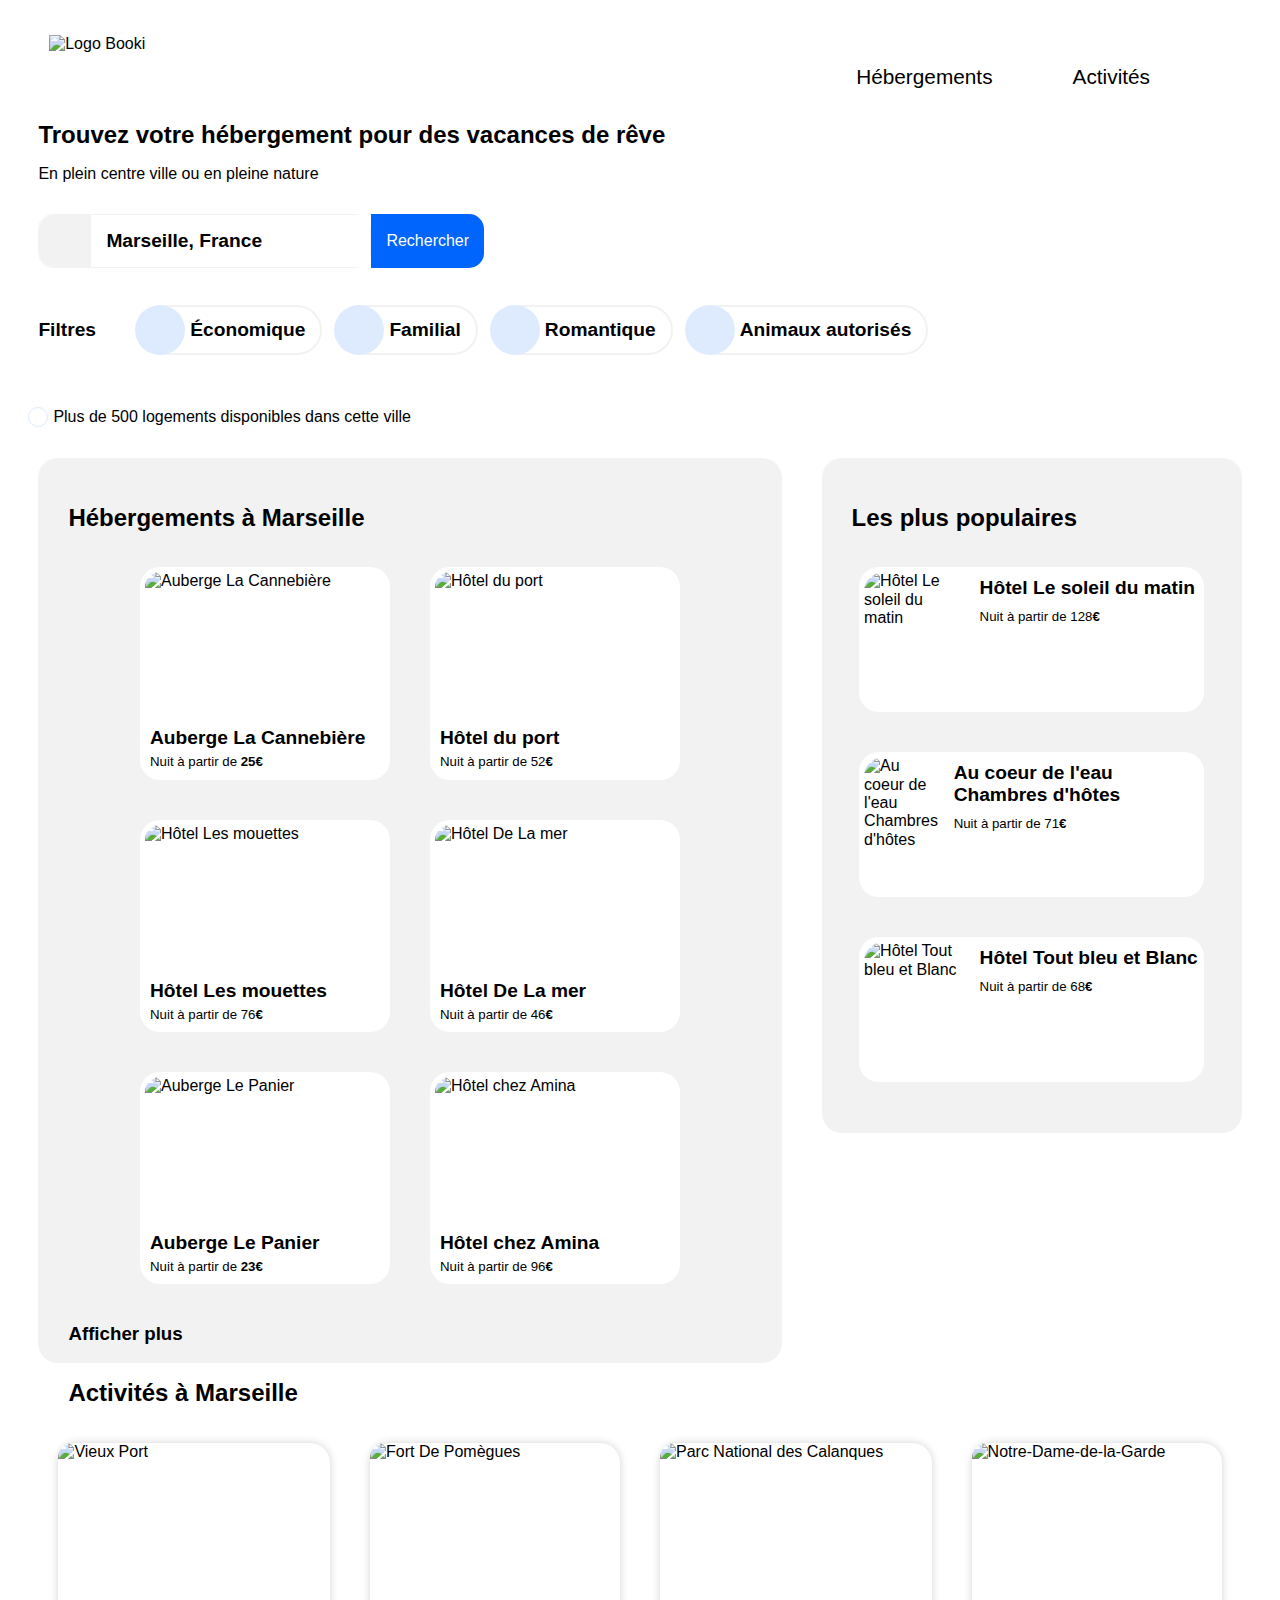
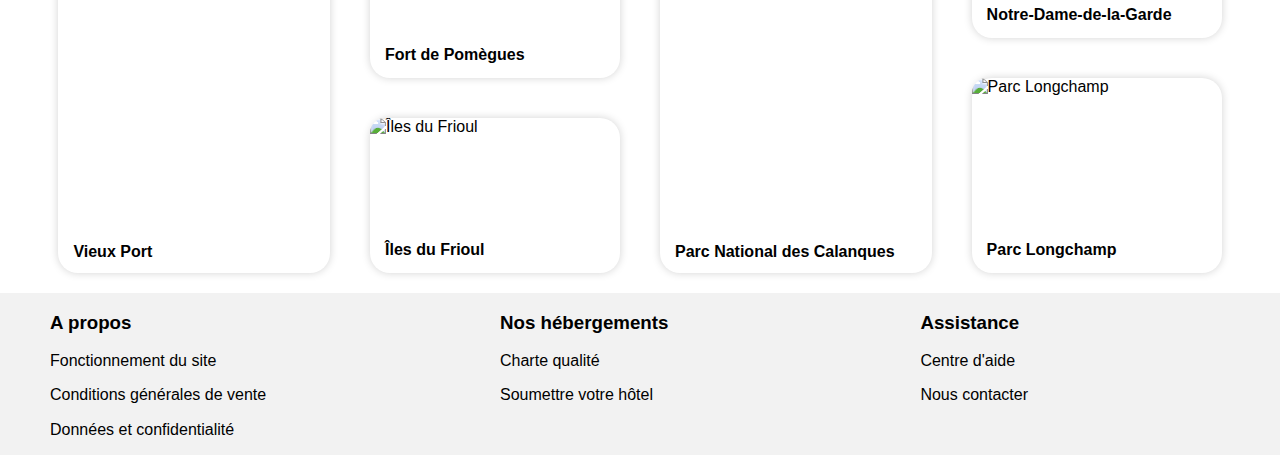
==== commit 698e42df: "Changement de taille pour les cards activity" ====
--- a/index.html
+++ b/index.html
@@ -298,7 +298,7 @@
           </figure>
           
           <div class="activity__group">
-            <figure class="activity__box">
+            <figure class="activity__box activity__box--pomegues">
               <a href="#">
                 <img
                   class="activity__img"
@@ -309,7 +309,7 @@
               </a>
             </figure>
 
-            <figure class="activity__box">
+            <figure class="activity__box activity__box--frioul">
               <a href="#">
                 <img
                   class="activity__img"
--- a/CSS/style.css
+++ b/CSS/style.css
@@ -56,6 +56,10 @@
   align-content: center;
   width: 150px;
   margin-left: 4%;
+}
+
+.logo__size {
+  height: 50px;
 }
 
 /*Nav*/
@@ -223,14 +227,20 @@
 }
 
 .help__icon {
-  margin-right: 5px;
-  padding: 0.6em 0.8em;
-  text-align: center;
-
+  display: flex;
+  align-items: center;
+  justify-content: center;
   color: #0065fc;
+  border-radius: 60px;
   border: 1px #deebff solid;
-  border-radius: 60px;
-  font-size: 0.6em;
+  width: 20px;
+  height: 20px;
+  margin: -10px;
+  font-size: 0.5em
+}
+
+.help p {
+  margin-left: 15px;
 }
 
 /*Hosting*/
@@ -249,6 +259,7 @@
   width: 420px;
   min-width: 420px;
   min-height: 675px;
+  padding-top: 30px;
 
   display: flex;
   flex-direction: column;
@@ -369,6 +380,8 @@
 .popular__box__stars {
   display: flex;
   flex-direction: row;
+  height: 100%;
+  padding-bottom: 5px;
 }
 
 .popular__box__text h5,
@@ -396,6 +409,10 @@
 
 /*Activités*/
 
+.activity h1 {
+  padding-left: 30px;
+}
+
 .activity__storage {
   width: 100%;
   display: flex;
@@ -418,6 +435,18 @@
   height: 430px;
 }
 
+.activity__box--frioul, .activity__box--pomegues {
+  height: auto;
+}
+
+.activity__box--frioul img {
+  height: 110px;
+}
+
+.activity__box--pomegues img {
+  height: 190px;
+}
+
 .activity__group {
   height: 100%;
   display: flex;
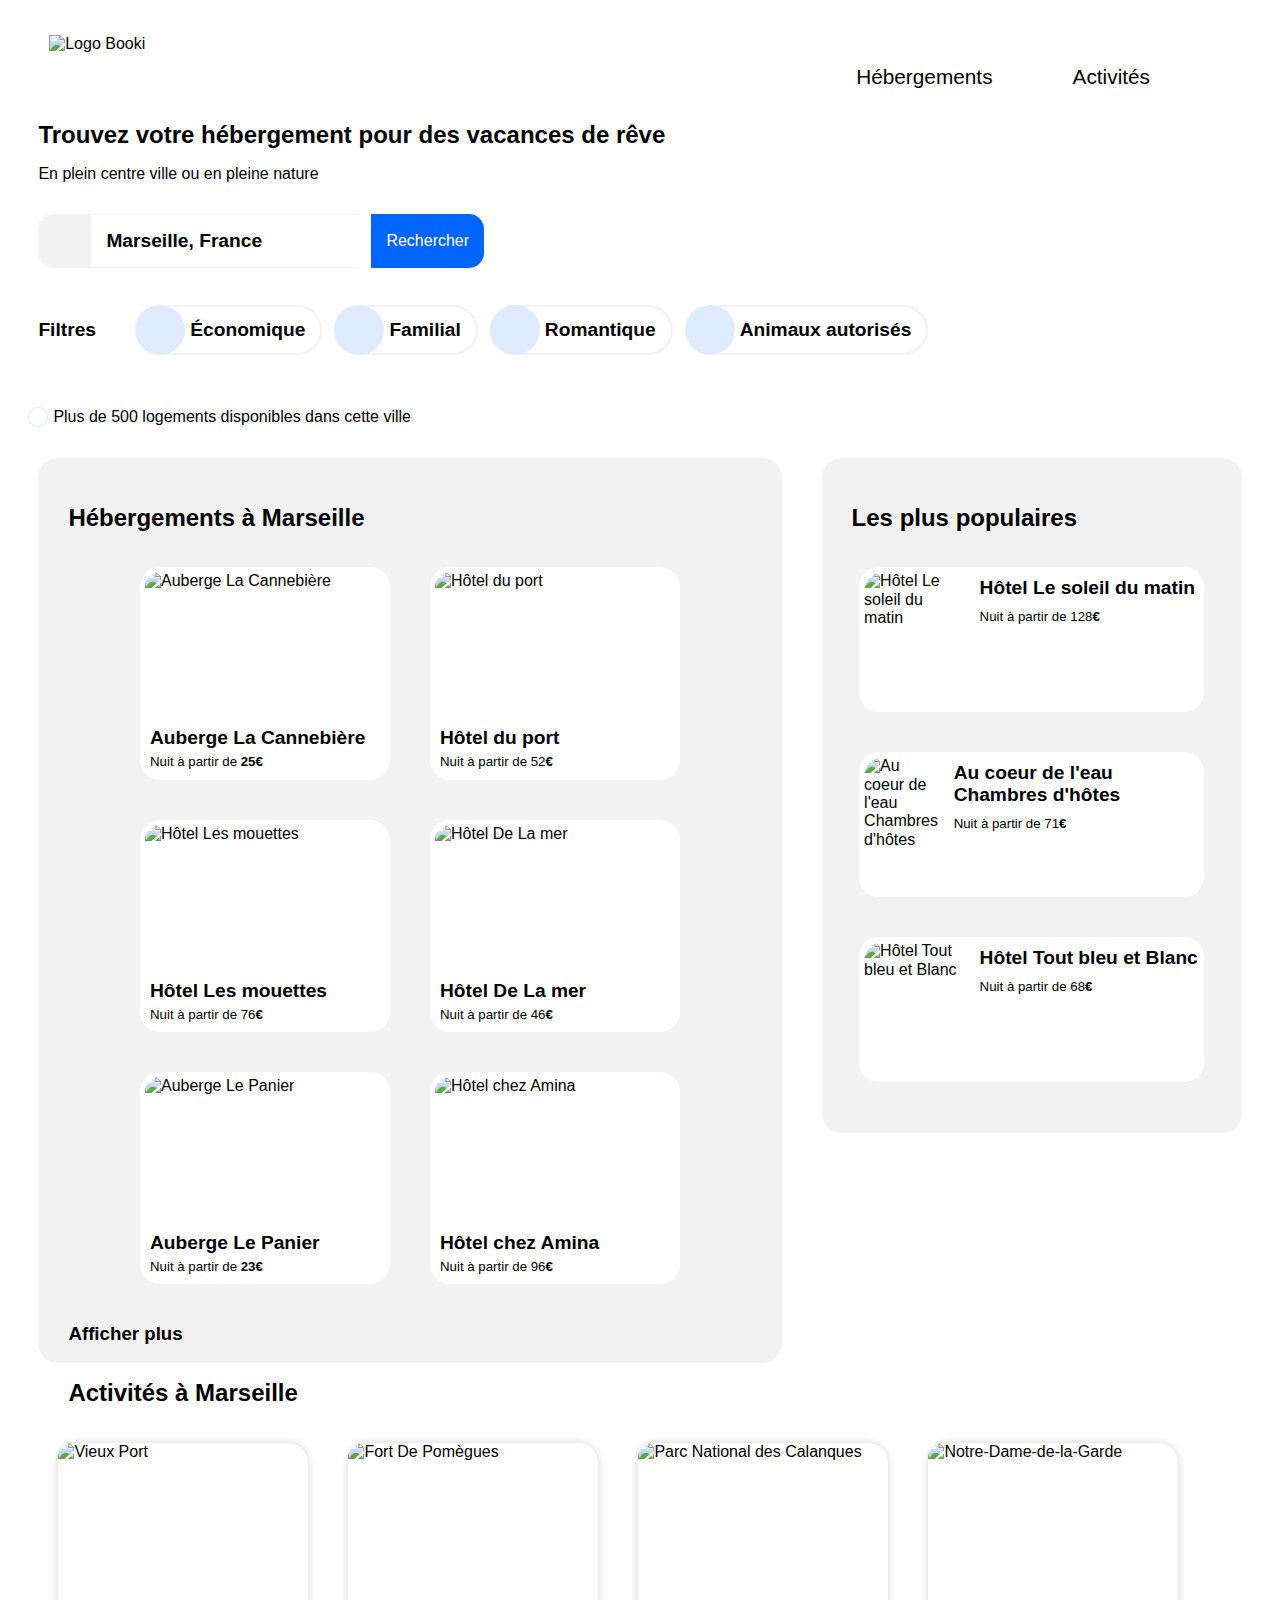
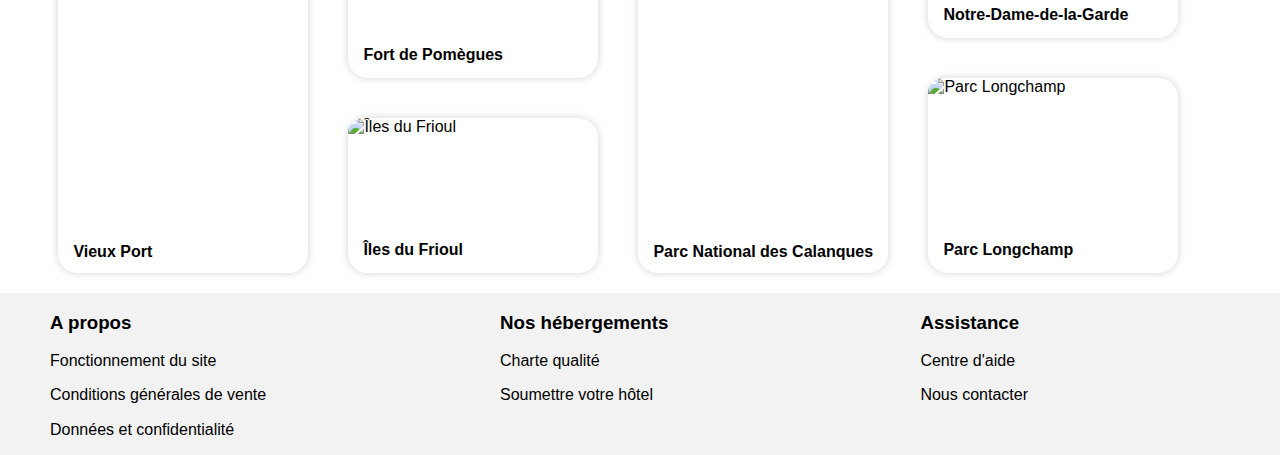
==== commit fac52ca0: "Rangement activités pour tablette" ====
--- a/index.html
+++ b/index.html
@@ -285,75 +285,81 @@
       <section id="activity" class="activity">
         <h1>Activités à Marseille</h1>
 
-        <div class="activity__storage">
-          <figure class="activity__box activity__box--fat">
-            <a href="#">
-              <img
-                class="activity__img"
-                src="img/activities/4_small/reno-laithienne-QUgJhdY5Fyk-unsplash.jpg"
-                alt="Vieux Port"
-              />
-              <h2 class="activity__text">Vieux Port</h2>
-            </a>
-          </figure>
-          
-          <div class="activity__group">
-            <figure class="activity__box activity__box--pomegues">
+        <div class="activity__global">
+          <div class="activity__bigstorage">
+            <div class="activity__storage">
+              <figure class="activity__box activity__box--fat">
+                <a href="#">
+                  <img
+                    class="activity__img"
+                    src="img/activities/4_small/reno-laithienne-QUgJhdY5Fyk-unsplash.jpg"
+                    alt="Vieux Port"
+                  />
+                  <h2 class="activity__text">Vieux Port</h2>
+                </a>
+              </figure>
+
+              <div class="activity__group">
+                <figure class="activity__box activity__box--pomegues">
+                  <a href="#">
+                    <img
+                      class="activity__img"
+                      src="img/activities/4_small/paul-hermann-QFTrLdQIRhI-unsplash.jpg"
+                      alt="Fort De Pomègues"
+                    />
+                    <h2 class="activity__text">Fort de Pomègues</h2>
+                  </a>
+                </figure>
+
+                <figure class="activity__box activity__box--frioul">
+                  <a href="#">
+                    <img
+                      class="activity__img"
+                      src="img/activities/4_small/kevin-hikari-rV_Qd1l-VXg-unsplash.jpg"
+                      alt="Îles du Frioul"
+                    />
+                    <h2 class="activity__text">Îles du Frioul</h2>
+                  </a>
+                </figure>
+              </div>
+            </div>
+          </div>
+
+          <div class="activity__bigstorage">
+            <figure class="activity__box activity__box--fat">
               <a href="#">
                 <img
                   class="activity__img"
-                  src="img/activities/4_small/paul-hermann-QFTrLdQIRhI-unsplash.jpg"
-                  alt="Fort De Pomègues"
-                />
-                <h2 class="activity__text">Fort de Pomègues</h2>
-              </a>
-            </figure>
-
-            <figure class="activity__box activity__box--frioul">
-              <a href="#">
-                <img
-                  class="activity__img"
-                  src="img/activities/4_small/kevin-hikari-rV_Qd1l-VXg-unsplash.jpg"
-                  alt="Îles du Frioul"
-                />
-                <h2 class="activity__text">Îles du Frioul</h2>
-              </a>
-            </figure>
-          </div>
-
-          <figure class="activity__box activity__box--fat">
-            <a href="#">
-              <img
-                class="activity__img"
-                src="img/activities/4_small/kilyan-sockalingum-NR8-cBCN3aI-unsplash.jpg"
-                alt="Parc National des Calanques"
-              />
-              <h2 class="activity__text">Parc National des Calanques</h2>
-            </a>
-          </figure>
-
-          <div class="activity__group">
-            <figure class="activity__box">
-              <a href="#">
-                <img
-                  class="activity__img"
-                  src="img/activities/4_small/florian-wehde-xW9e8gdotxI-unsplash.jpg"
-                  alt="Notre-Dame-de-la-Garde"
-                />
-                <h2 class="activity__text">Notre-Dame-de-la-Garde</h2>
-              </a>
-            </figure>
-
-            <figure class="activity__box">
-              <a href="#">
-                <img
-                  class="activity__img"
-                  src="img/activities/4_small/lena-paulin-wH2-EJoDcV0-unsplash.jpg"
-                  alt="Parc Longchamp"
-                />
-                <h2 class="activity__text">Parc Longchamp</h2>
-              </a>
-            </figure>
+                  src="img/activities/4_small/kilyan-sockalingum-NR8-cBCN3aI-unsplash.jpg"
+                  alt="Parc National des Calanques"
+                />
+                <h2 class="activity__text">Parc National des Calanques</h2>
+              </a>
+            </figure>
+
+            <div class="activity__group">
+              <figure class="activity__box">
+                <a href="#">
+                  <img
+                    class="activity__img"
+                    src="img/activities/4_small/florian-wehde-xW9e8gdotxI-unsplash.jpg"
+                    alt="Notre-Dame-de-la-Garde"
+                  />
+                  <h2 class="activity__text">Notre-Dame-de-la-Garde</h2>
+                </a>
+              </figure>
+
+              <figure class="activity__box">
+                <a href="#">
+                  <img
+                    class="activity__img"
+                    src="img/activities/4_small/lena-paulin-wH2-EJoDcV0-unsplash.jpg"
+                    alt="Parc Longchamp"
+                  />
+                  <h2 class="activity__text">Parc Longchamp</h2>
+                </a>
+              </figure>
+            </div>
           </div>
         </div>
       </section>
--- a/CSS/style.css
+++ b/CSS/style.css
@@ -413,6 +413,17 @@
   padding-left: 30px;
 }
 
+.activity__global {
+  display: flex;
+  flex-direction: row;
+}
+
+.activity__bigstorage {
+  display: flex;
+  flex-direction: row;
+  justify-content: center;
+}
+
 .activity__storage {
   width: 100%;
   display: flex;
@@ -476,3 +487,9 @@
   max-width: 450px;
   flex-grow: 1;
 }
+
+@media all and (max-width: 1251px) {
+  .activity__global {
+    flex-direction: column;
+  }
+}--- a/CSS/phone.css
+++ b/CSS/phone.css
@@ -132,7 +132,7 @@
   }
 
   .popular__title {
-    padding-right: 20px;
+    padding: 0 30px;
   }
 
   .popular__box {
@@ -203,6 +203,11 @@
     align-items: center;
   }
 
+  .activity__bigstorage {
+    flex-direction: column;
+    align-items: center;
+  }
+
   .activity__box {
     width: 325px;
     height: 200px;
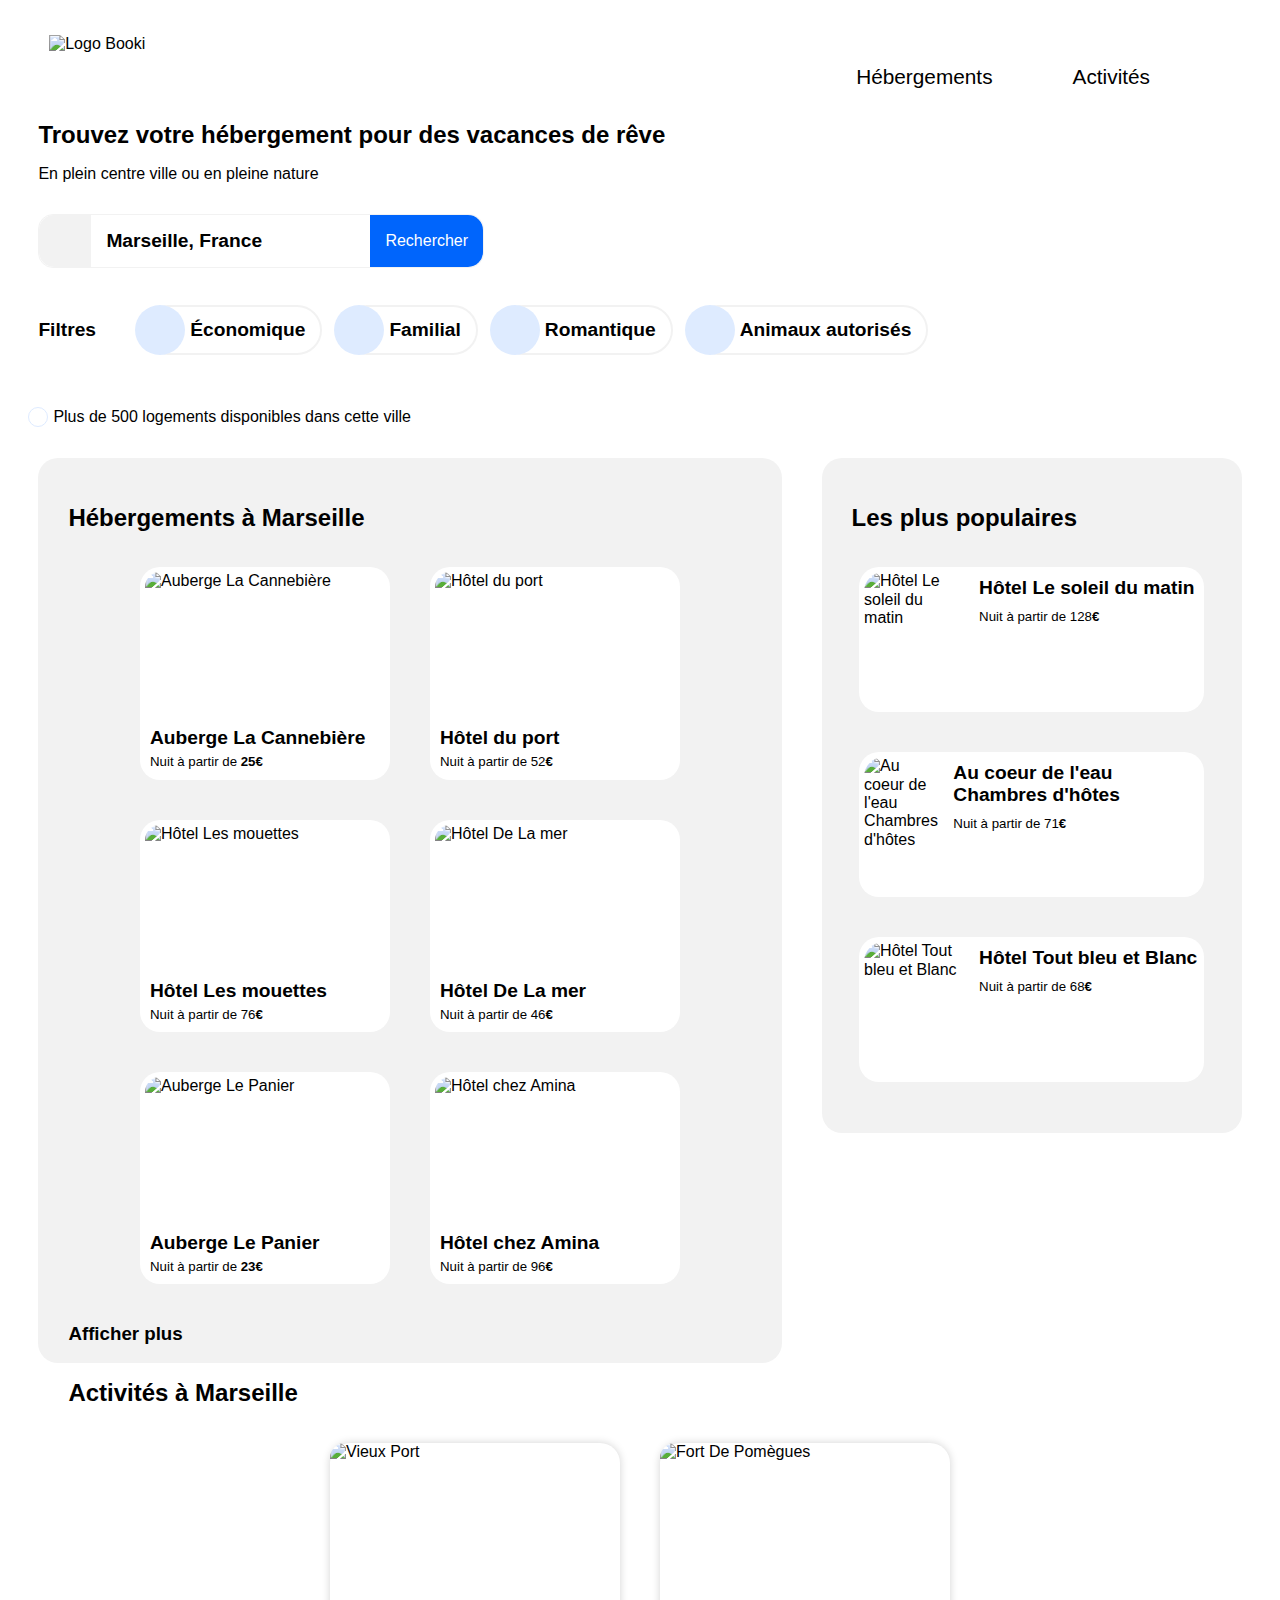
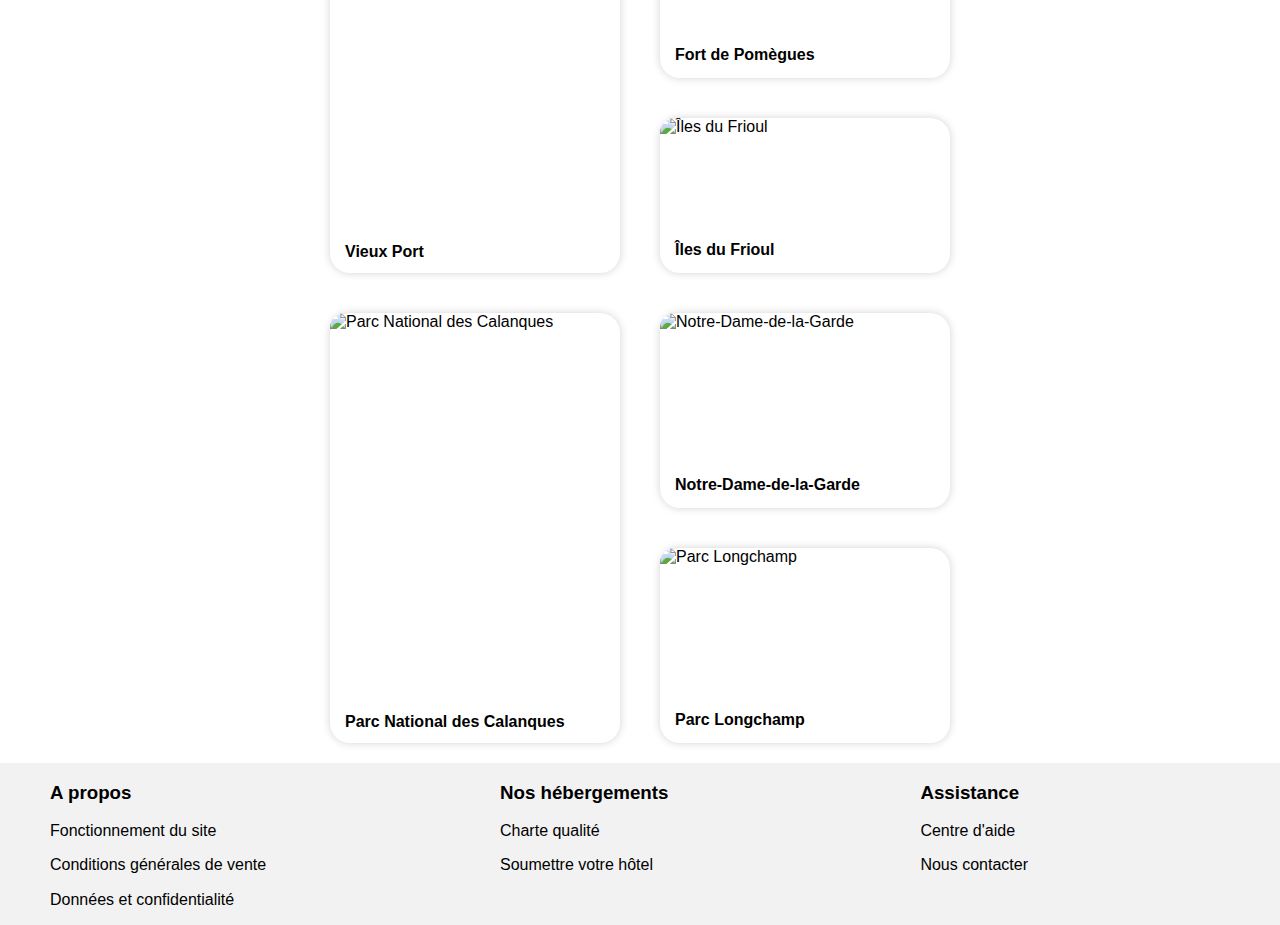
==== commit fccac180: "Balise search__border était mal posisitionée" ====
--- a/index.html
+++ b/index.html
@@ -52,11 +52,12 @@
               name="searchinput"
               value="Marseille, France"
             />
-          </div>
-          <input type="submit" class="searchsend" value="Rechercher" />
-          <button type="submit" class="searchsend__littlescreen">
-            <i class="fas fa-search searchsend__icon"></i>
-          </button>
+
+            <input type="submit" class="searchsend" value="Rechercher" />
+            <button type="submit" class="searchsend__littlescreen">
+              <i class="fas fa-search searchsend__icon"></i>
+            </button>
+          </div>
         </form>
 
         <!--Filtres-->
--- a/CSS/style.css
+++ b/CSS/style.css
@@ -362,7 +362,7 @@
 .popular__box img {
   display: flex;
   object-fit: cover;
-  width: 30%;
+  width: 100px;
   height: 100%;
   margin-right: 0px;
 
@@ -416,6 +416,8 @@
 .activity__global {
   display: flex;
   flex-direction: row;
+  justify-content: center;
+  width: 100%;
 }
 
 .activity__bigstorage {
@@ -434,8 +436,8 @@
 .activity__box {
   box-shadow: 0px 0px 8px 0px #d3d3d3;
   padding: 0;
-  max-width: 350px;
-  flex-grow: 1;
+  min-width: 250px;
+  width: 290px;
 }
 
 .activity__box--fat img {
@@ -488,7 +490,7 @@
   flex-grow: 1;
 }
 
-@media all and (max-width: 1251px) {
+@media all and (max-width: 1425px) {
   .activity__global {
     flex-direction: column;
   }
